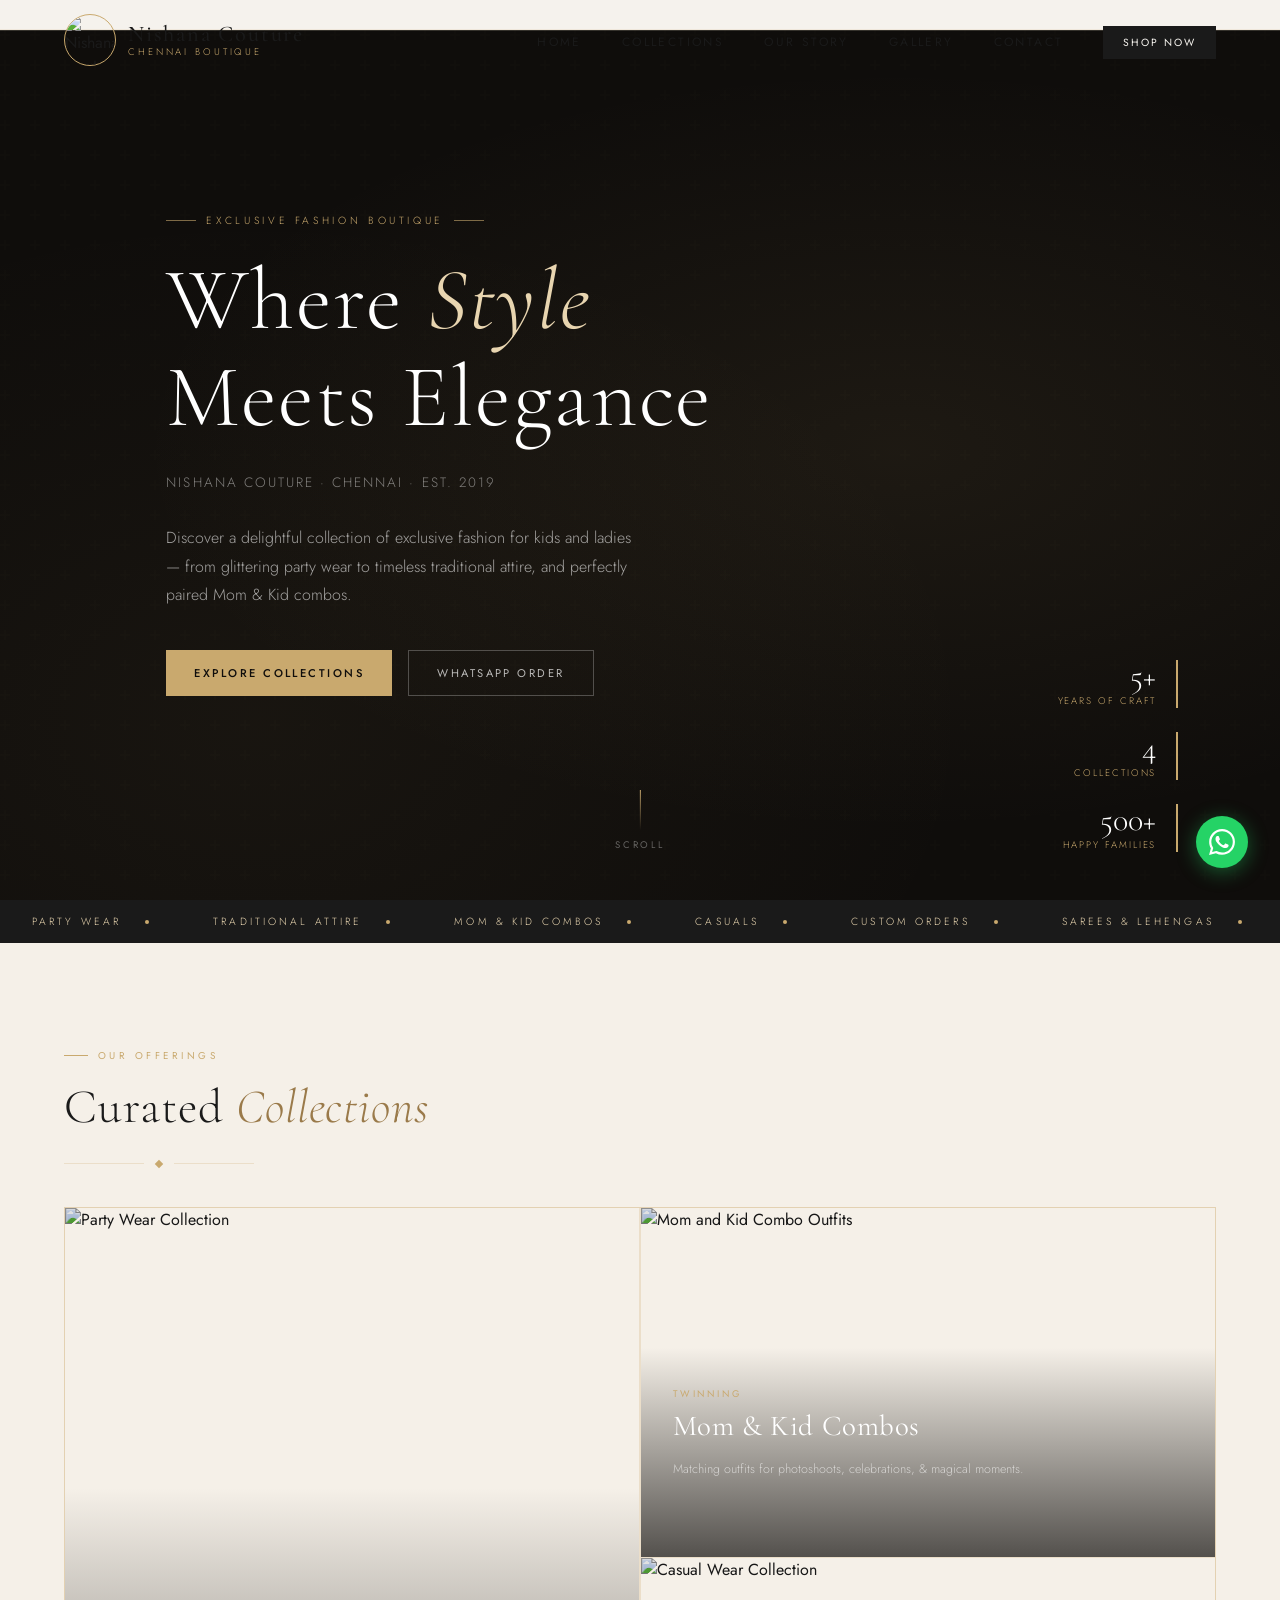
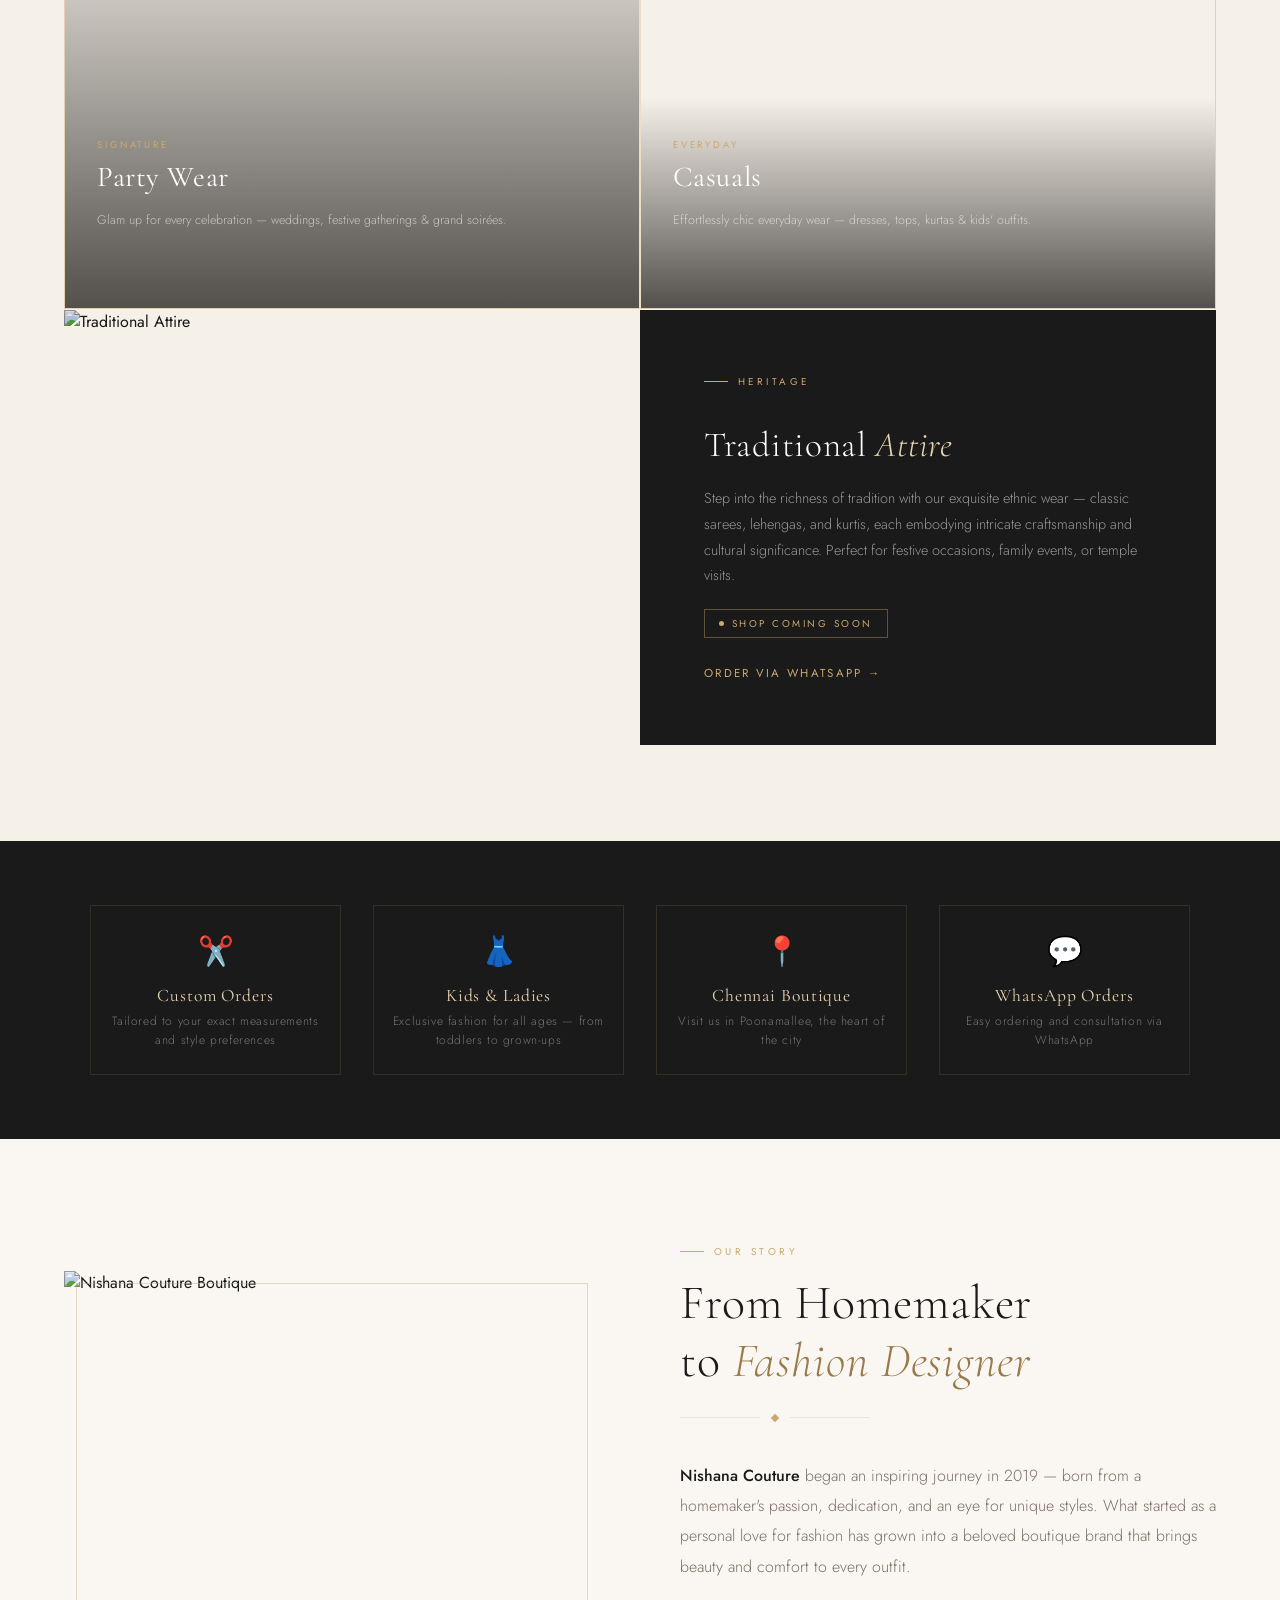
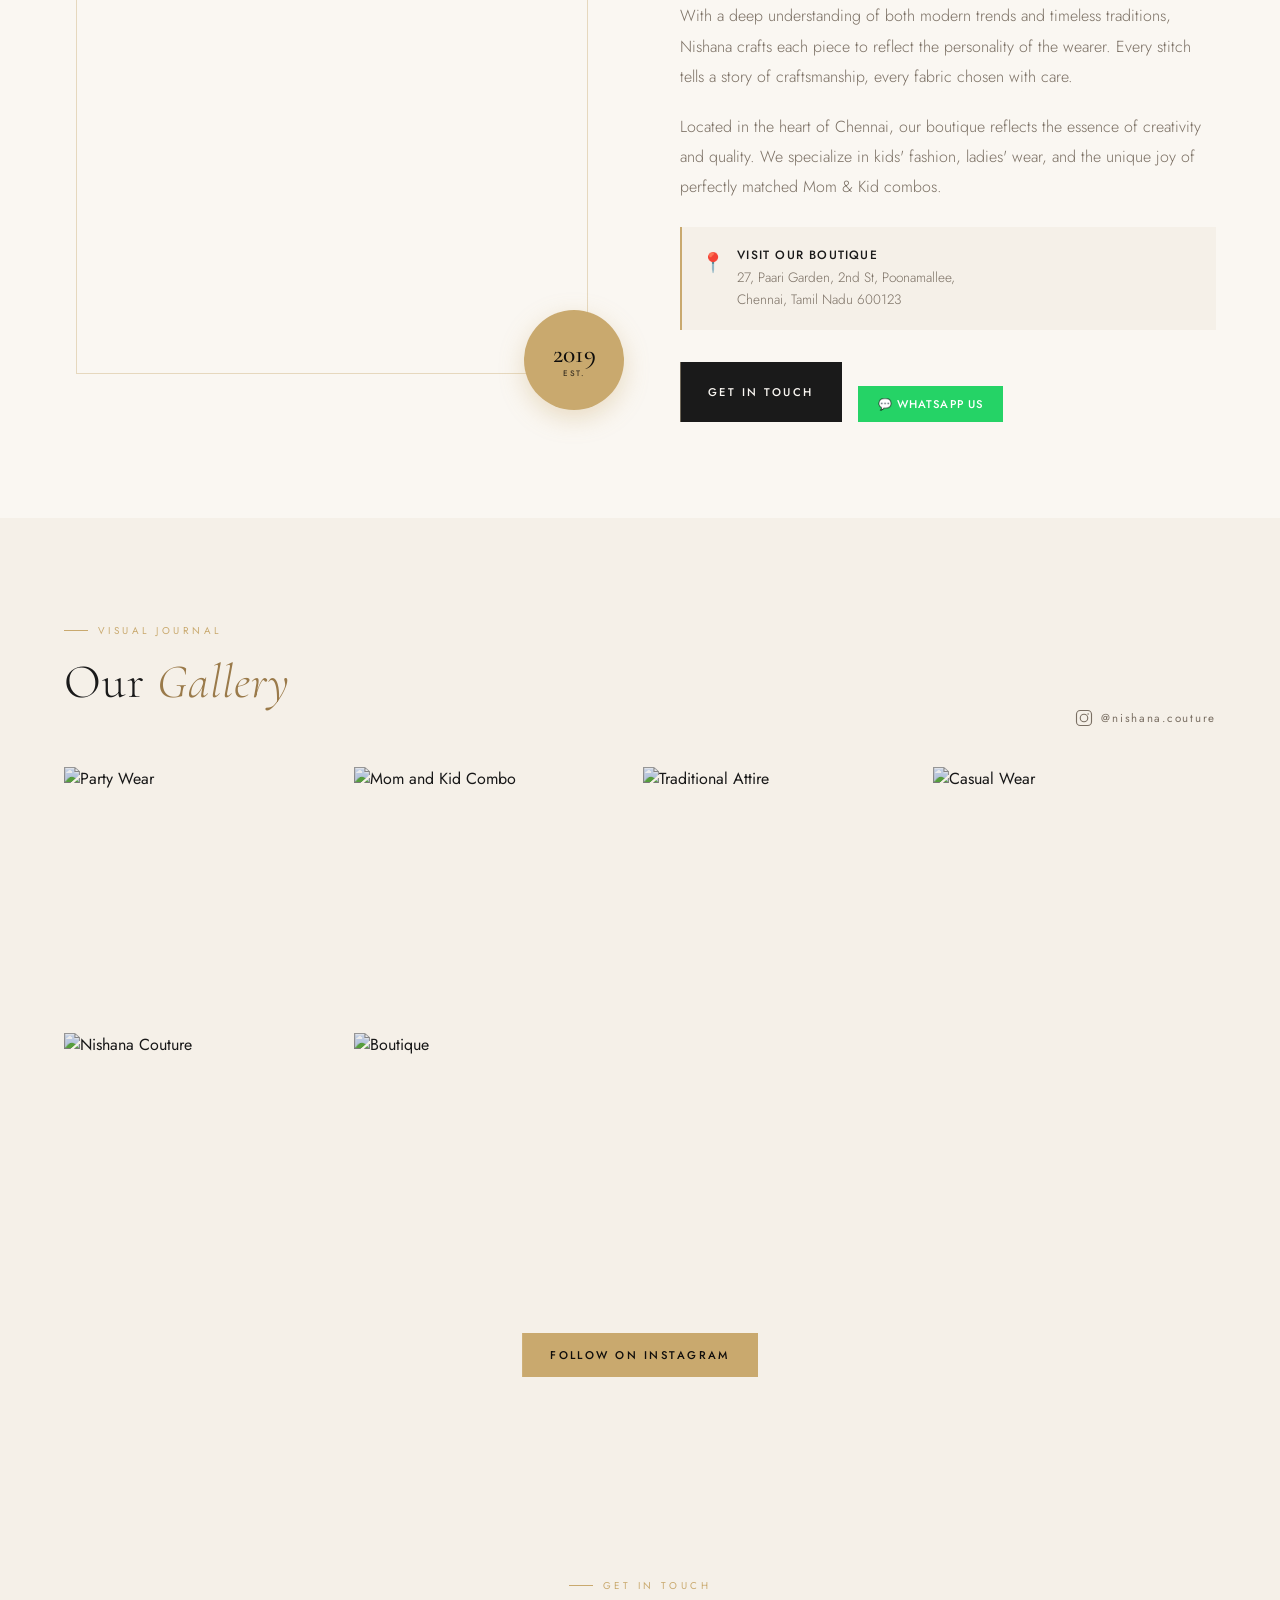
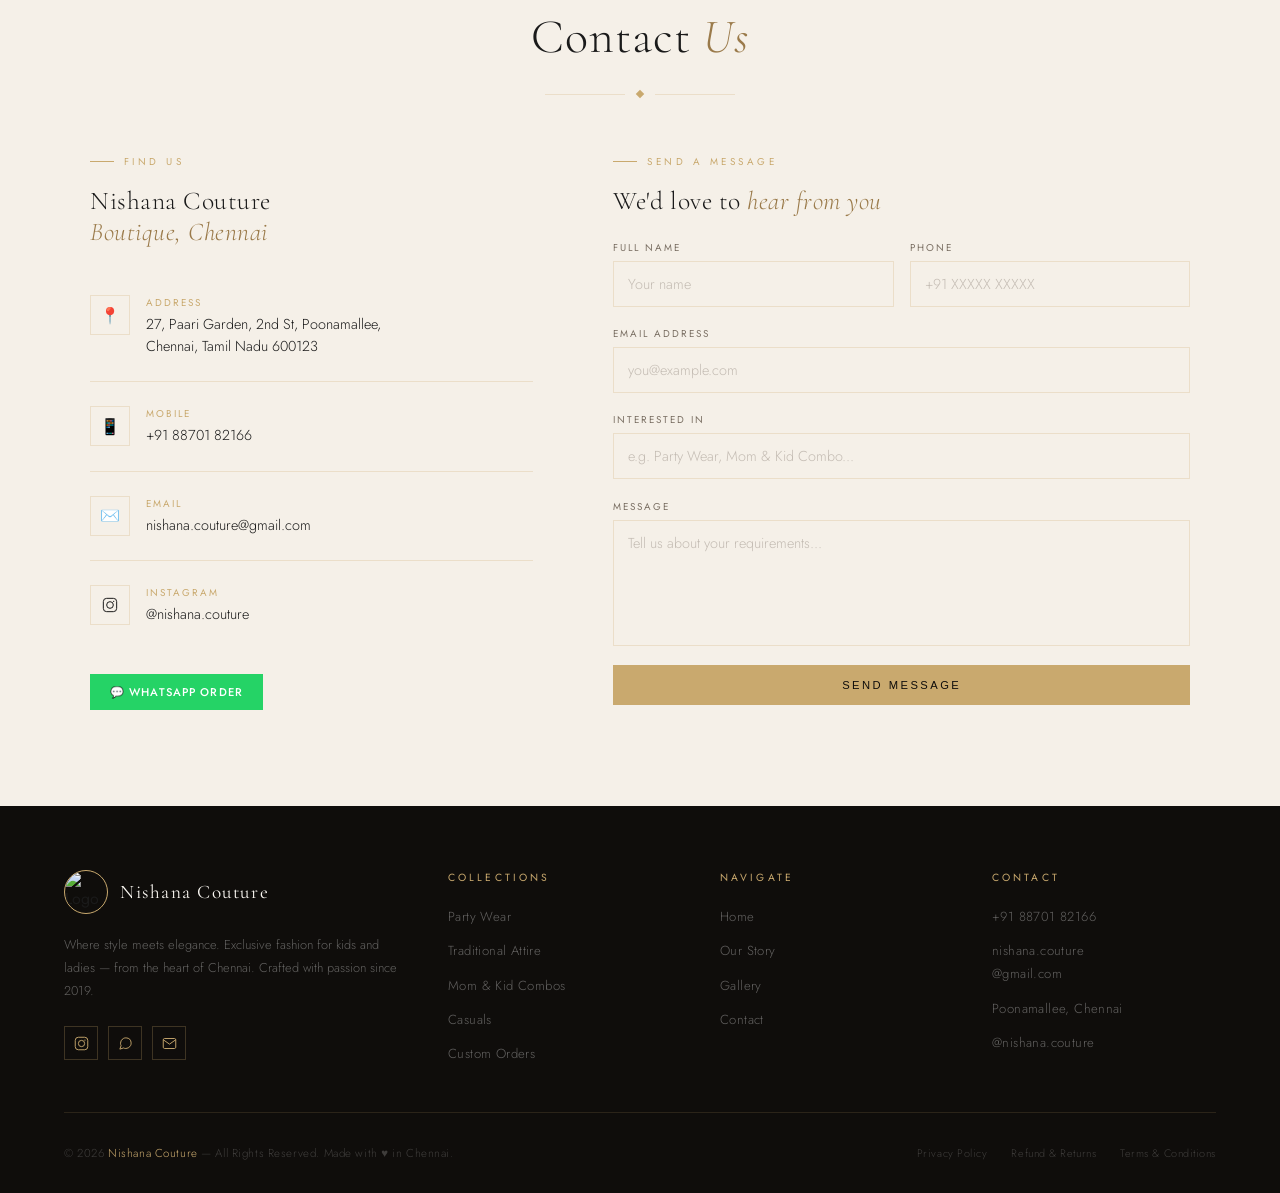
==== index.html @ 8752dcff "Add files via upload" ====
<!DOCTYPE html>
<html lang="en">
<head>
  <meta charset="UTF-8" />
  <meta name="viewport" content="width=device-width, initial-scale=1.0" />
  <title>Nishana Couture — Where Style Meets Elegance | Chennai</title>
  <meta name="description" content="Exclusive fashion for kids and ladies. Party wear, traditional attire, Mom & Kid combos, and casuals. Based in Poonamallee, Chennai." />
  <meta property="og:title" content="Nishana Couture — Where Style Meets Elegance" />
  <meta property="og:description" content="Discover exclusive fashion for kids and ladies. Party Wear, Traditional Attire, Mom & Kid Combos, and Casuals." />
  <meta property="og:image" content="https://nishanacouture.in/wp-content/uploads/2025/02/cropped-nishanacouture.jpg" />
  <link rel="icon" href="https://nishanacouture.in/wp-content/uploads/2025/02/cropped-nishanacouture-111x111.jpg" type="image/jpeg" />
  <link rel="stylesheet" href="assets/css/style.css" />
  <link rel="preconnect" href="https://fonts.googleapis.com" />
  <link rel="preconnect" href="https://fonts.gstatic.com" crossorigin />
</head>
<body>

  <!-- ══════════════════════════════════════
       NAVBAR
  ══════════════════════════════════════ -->
  <nav id="navbar">
    <a href="#hero" class="nav-logo">
      <img src="https://nishanacouture.in/wp-content/uploads/2025/02/cropped-nishanacouture-111x111.jpg"
           alt="Nishana Couture Logo" loading="lazy" />
      <div class="nav-brand">
        <span class="nav-brand-name">Nishana Couture</span>
        <span class="nav-brand-sub">Chennai Boutique</span>
      </div>
    </a>

    <ul class="nav-links">
      <li><a href="#hero">Home</a></li>
      <li><a href="#collections">Collections</a></li>
      <li><a href="#about">Our Story</a></li>
      <li><a href="#gallery">Gallery</a></li>
      <li><a href="#contact">Contact</a></li>
      <li>
        <a href="#collections" class="nav-cta" data-coming-soon>Shop Now</a>
      </li>
    </ul>

    <button class="nav-hamburger" aria-label="Toggle menu">
      <span></span><span></span><span></span>
    </button>
  </nav>

  <!-- Mobile Nav -->
  <div class="nav-mobile">
    <a href="#hero">Home</a>
    <a href="#collections">Collections</a>
    <a href="#about">Our Story</a>
    <a href="#gallery">Gallery</a>
    <a href="#contact">Contact</a>
    <a href="#collections" data-coming-soon>Shop Online</a>
  </div>

  <!-- ══════════════════════════════════════
       HERO
  ══════════════════════════════════════ -->
  <section id="hero">
    <div class="hero-bg"></div>
    <div class="hero-texture"></div>

    <div class="hero-content">
      <div class="hero-tag">Exclusive Fashion Boutique</div>

      <h1 class="hero-title">
        Where <em>Style</em><br>Meets Elegance
      </h1>

      <p class="hero-sub">Nishana Couture · Chennai · Est. 2019</p>

      <p class="hero-desc">
        Discover a delightful collection of exclusive fashion for kids and ladies —
        from glittering party wear to timeless traditional attire, and perfectly
        paired Mom &amp; Kid combos.
      </p>

      <div class="hero-actions">
        <a href="#collections" class="btn-primary">
          <span>Explore Collections</span>
        </a>
        <a href="https://wa.me/918870182166" target="_blank" rel="noopener" class="btn-ghost">
          WhatsApp Order
        </a>
      </div>
    </div>

    <div class="hero-stats">
      <div class="hero-stat">
        <div class="hero-stat-num" data-count="5" data-suffix="+">5+</div>
        <div class="hero-stat-label">Years of Craft</div>
      </div>
      <div class="hero-stat">
        <div class="hero-stat-num" data-count="4" data-suffix="">4</div>
        <div class="hero-stat-label">Collections</div>
      </div>
      <div class="hero-stat">
        <div class="hero-stat-num" data-count="500" data-suffix="+">500+</div>
        <div class="hero-stat-label">Happy Families</div>
      </div>
    </div>

    <div class="hero-scroll">
      <div class="hero-scroll-line"></div>
      <span>Scroll</span>
    </div>
  </section>

  <!-- MARQUEE STRIP -->
  <div class="marquee-strip">
    <div class="marquee-inner">
      <!-- Repeated for seamless loop -->
      <span class="marquee-item">Party Wear <span class="marquee-dot"></span></span>
      <span class="marquee-item">Traditional Attire <span class="marquee-dot"></span></span>
      <span class="marquee-item">Mom &amp; Kid Combos <span class="marquee-dot"></span></span>
      <span class="marquee-item">Casuals <span class="marquee-dot"></span></span>
      <span class="marquee-item">Custom Orders <span class="marquee-dot"></span></span>
      <span class="marquee-item">Sarees &amp; Lehengas <span class="marquee-dot"></span></span>
      <span class="marquee-item">Kids' Fashion <span class="marquee-dot"></span></span>
      <span class="marquee-item">Ladies' Wear <span class="marquee-dot"></span></span>
      <!-- Duplicate for seamless scroll -->
      <span class="marquee-item">Party Wear <span class="marquee-dot"></span></span>
      <span class="marquee-item">Traditional Attire <span class="marquee-dot"></span></span>
      <span class="marquee-item">Mom &amp; Kid Combos <span class="marquee-dot"></span></span>
      <span class="marquee-item">Casuals <span class="marquee-dot"></span></span>
      <span class="marquee-item">Custom Orders <span class="marquee-dot"></span></span>
      <span class="marquee-item">Sarees &amp; Lehengas <span class="marquee-dot"></span></span>
      <span class="marquee-item">Kids' Fashion <span class="marquee-dot"></span></span>
      <span class="marquee-item">Ladies' Wear <span class="marquee-dot"></span></span>
    </div>
  </div>

  <!-- ══════════════════════════════════════
       COLLECTIONS
  ══════════════════════════════════════ -->
  <section id="collections" class="section">
    <div class="reveal">
      <div class="section-label">Our Offerings</div>
      <h2 class="section-title">Curated <em>Collections</em></h2>
      <div class="section-divider">
        <div class="section-divider-line"></div>
        <div class="section-divider-diamond"></div>
        <div class="section-divider-line"></div>
      </div>
    </div>

    <div class="collections-grid reveal reveal-delay-1">

      <!-- Card 1 — Party Wear (large) -->
      <div class="collection-card">
        <div class="collection-img-wrap">
          <img src="https://nishanacouture.in/wp-content/uploads/2024/12/nishana-partywear.jpg"
               alt="Party Wear Collection" loading="lazy" />
        </div>
        <div class="collection-overlay">
          <div class="collection-category">Signature</div>
          <h3 class="collection-name">Party Wear</h3>
          <p style="font-size:0.78rem;color:rgba(255,255,255,0.6);margin-bottom:1rem;font-weight:300;line-height:1.6;">
            Glam up for every celebration — weddings, festive gatherings &amp; grand soirées.
          </p>
          <a href="#" class="collection-cta coming-soon-badge" data-coming-soon>Shop Coming Soon</a>
        </div>
      </div>

      <!-- Card 2 — Mom & Kid Combos -->
      <div class="collection-card">
        <div class="collection-img-wrap">
          <img src="https://nishanacouture.in/wp-content/uploads/2024/12/nishsana-mom-and-daughter-combo-dresses.jpg"
               alt="Mom and Kid Combo Outfits" loading="lazy" />
        </div>
        <div class="collection-overlay">
          <div class="collection-category">Twinning</div>
          <h3 class="collection-name">Mom &amp; Kid Combos</h3>
          <p style="font-size:0.78rem;color:rgba(255,255,255,0.6);margin-bottom:1rem;font-weight:300;line-height:1.6;">
            Matching outfits for photoshoots, celebrations, &amp; magical moments.
          </p>
          <a href="#" class="collection-cta coming-soon-badge" data-coming-soon>Shop Coming Soon</a>
        </div>
      </div>

      <!-- Card 3 — Casuals -->
      <div class="collection-card">
        <div class="collection-img-wrap">
          <img src="https://nishanacouture.in/wp-content/uploads/2024/12/casuI-home-page.jpg"
               alt="Casual Wear Collection" loading="lazy" />
        </div>
        <div class="collection-overlay">
          <div class="collection-category">Everyday</div>
          <h3 class="collection-name">Casuals</h3>
          <p style="font-size:0.78rem;color:rgba(255,255,255,0.6);margin-bottom:1rem;font-weight:300;line-height:1.6;">
            Effortlessly chic everyday wear — dresses, tops, kurtas &amp; kids' outfits.
          </p>
          <a href="#" class="collection-cta coming-soon-badge" data-coming-soon>Shop Coming Soon</a>
        </div>
      </div>

    </div>

    <!-- Traditional Attire — full-width feature card -->
    <div style="margin-top:1.5px;position:relative;overflow:hidden;cursor:pointer;" class="collection-card reveal reveal-delay-2">
      <div style="display:grid;grid-template-columns:1fr 1fr;min-height:400px;">
        <div class="collection-img-wrap" style="min-height:400px;">
          <img src="https://nishanacouture.in/wp-content/uploads/2024/12/traditionaIwear.jpg"
               alt="Traditional Attire" loading="lazy" />
        </div>
        <div style="background:var(--charcoal);display:flex;flex-direction:column;justify-content:center;padding:4rem;gap:1.2rem;">
          <div class="section-label">Heritage</div>
          <h3 style="font-family:'Cormorant Garamond',serif;font-size:2.2rem;font-weight:300;color:#fff;line-height:1.2;letter-spacing:0.02em;">
            Traditional <em style="font-style:italic;color:var(--gold-light);">Attire</em>
          </h3>
          <p style="font-size:0.9rem;line-height:1.8;color:rgba(255,255,255,0.55);font-weight:300;">
            Step into the richness of tradition with our exquisite ethnic wear — classic sarees, lehengas, and kurtis,
            each embodying intricate craftsmanship and cultural significance. Perfect for festive occasions,
            family events, or temple visits.
          </p>
          <div>
            <a href="#" class="coming-soon-badge" data-coming-soon style="display:inline-flex;">Shop Coming Soon</a>
          </div>
          <a href="https://wa.me/918870182166" target="_blank" rel="noopener"
             style="display:inline-flex;align-items:center;gap:8px;font-size:0.72rem;letter-spacing:0.2em;text-transform:uppercase;color:var(--gold);font-weight:400;margin-top:0.5rem;transition:color 0.3s;">
            Order via WhatsApp →
          </a>
        </div>
      </div>
    </div>
  </section>

  <!-- ══════════════════════════════════════
       FEATURES STRIP
  ══════════════════════════════════════ -->
  <section id="features">
    <div class="features-grid">
      <div class="feature-item reveal">
        <div class="feature-icon">✂️</div>
        <div class="feature-title">Custom Orders</div>
        <div class="feature-desc">Tailored to your exact measurements and style preferences</div>
      </div>
      <div class="feature-item reveal reveal-delay-1">
        <div class="feature-icon">👗</div>
        <div class="feature-title">Kids & Ladies</div>
        <div class="feature-desc">Exclusive fashion for all ages — from toddlers to grown-ups</div>
      </div>
      <div class="feature-item reveal reveal-delay-2">
        <div class="feature-icon">📍</div>
        <div class="feature-title">Chennai Boutique</div>
        <div class="feature-desc">Visit us in Poonamallee, the heart of the city</div>
      </div>
      <div class="feature-item reveal reveal-delay-3">
        <div class="feature-icon">💬</div>
        <div class="feature-title">WhatsApp Orders</div>
        <div class="feature-desc">Easy ordering and consultation via WhatsApp</div>
      </div>
    </div>
  </section>

  <!-- ══════════════════════════════════════
       ABOUT
  ══════════════════════════════════════ -->
  <section id="about" class="section">
    <div class="about-inner">
      <div class="about-image-wrap reveal">
        <div class="about-image-frame">
          <img src="https://nishanacouture.in/wp-content/uploads/2024/11/cropped-nishana.couture.webp"
               alt="Nishana Couture Boutique" loading="lazy" />
        </div>
        <div class="about-badge">
          <span class="about-badge-year">2019</span>
          <span class="about-badge-text">Est.</span>
        </div>
      </div>

      <div class="about-text reveal reveal-delay-2">
        <div class="section-label">Our Story</div>
        <h2 class="section-title">From Homemaker<br>to <em>Fashion Designer</em></h2>
        <div class="section-divider">
          <div class="section-divider-line"></div>
          <div class="section-divider-diamond"></div>
          <div class="section-divider-line"></div>
        </div>

        <p>
          <strong>Nishana Couture</strong> began an inspiring journey in 2019 — born from a homemaker's
          passion, dedication, and an eye for unique styles. What started as a personal love for fashion
          has grown into a beloved boutique brand that brings beauty and comfort to every outfit.
        </p>
        <p>
          With a deep understanding of both modern trends and timeless traditions, Nishana crafts each
          piece to reflect the personality of the wearer. Every stitch tells a story of craftsmanship,
          every fabric chosen with care.
        </p>
        <p>
          Located in the heart of Chennai, our boutique reflects the essence of creativity and quality.
          We specialize in kids' fashion, ladies' wear, and the unique joy of perfectly matched
          Mom &amp; Kid combos.
        </p>

        <div class="about-location">
          <div class="about-location-icon">📍</div>
          <div class="about-location-text">
            <strong>Visit Our Boutique</strong>
            27, Paari Garden, 2nd St, Poonamallee,<br>
            Chennai, Tamil Nadu 600123
          </div>
        </div>

        <div style="margin-top:2rem;display:flex;gap:1rem;flex-wrap:wrap;">
          <a href="#contact" class="btn-primary" style="background:var(--charcoal);color:var(--cream);">
            <span>Get in Touch</span>
          </a>
          <a href="https://wa.me/918870182166" target="_blank" rel="noopener" class="contact-whatsapp">
            💬 WhatsApp Us
          </a>
        </div>
      </div>
    </div>
  </section>

  <!-- ══════════════════════════════════════
       GALLERY
  ══════════════════════════════════════ -->
  <section id="gallery" class="section">
    <div class="gallery-header reveal">
      <div>
        <div class="section-label">Visual Journal</div>
        <h2 class="section-title">Our <em>Gallery</em></h2>
      </div>
      <a href="https://www.instagram.com/nishana.couture/" target="_blank" rel="noopener"
         class="gallery-insta">
        <svg width="18" height="18" viewBox="0 0 24 24" fill="none" stroke="currentColor" stroke-width="1.5">
          <rect x="2" y="2" width="20" height="20" rx="5"/><circle cx="12" cy="12" r="5"/>
          <circle cx="17.5" cy="6.5" r="1" fill="currentColor" stroke="none"/>
        </svg>
        @nishana.couture
      </a>
    </div>

    <div class="gallery-grid reveal reveal-delay-1">
      <div class="gallery-item">
        <img src="https://nishanacouture.in/wp-content/uploads/2024/12/nishana-partywear.jpg"
             alt="Party Wear" loading="lazy" />
        <div class="gallery-overlay"><div class="gallery-overlay-icon">✦</div></div>
      </div>
      <div class="gallery-item">
        <img src="https://nishanacouture.in/wp-content/uploads/2024/12/nishsana-mom-and-daughter-combo-dresses.jpg"
             alt="Mom and Kid Combo" loading="lazy" />
        <div class="gallery-overlay"><div class="gallery-overlay-icon">✦</div></div>
      </div>
      <div class="gallery-item">
        <img src="https://nishanacouture.in/wp-content/uploads/2024/12/traditionaIwear.jpg"
             alt="Traditional Attire" loading="lazy" />
        <div class="gallery-overlay"><div class="gallery-overlay-icon">✦</div></div>
      </div>
      <div class="gallery-item">
        <img src="https://nishanacouture.in/wp-content/uploads/2024/12/casuI-home-page.jpg"
             alt="Casual Wear" loading="lazy" />
        <div class="gallery-overlay"><div class="gallery-overlay-icon">✦</div></div>
      </div>
      <div class="gallery-item">
        <img src="https://nishanacouture.in/wp-content/uploads/2025/02/cropped-nishanacouture.jpg"
             alt="Nishana Couture" loading="lazy" />
        <div class="gallery-overlay"><div class="gallery-overlay-icon">✦</div></div>
      </div>
      <div class="gallery-item">
        <img src="https://nishanacouture.in/wp-content/uploads/2024/11/cropped-nishana.couture.webp"
             alt="Boutique" loading="lazy" />
        <div class="gallery-overlay"><div class="gallery-overlay-icon">✦</div></div>
      </div>
    </div>

    <div style="text-align:center;margin-top:2.5rem;" class="reveal reveal-delay-2">
      <a href="https://www.instagram.com/nishana.couture/" target="_blank" rel="noopener"
         class="btn-primary" style="display:inline-flex;">
        <span>Follow on Instagram</span>
      </a>
    </div>
  </section>

  <!-- ══════════════════════════════════════
       CONTACT
  ══════════════════════════════════════ -->
  <section id="contact" class="section" style="background:var(--ivory);">
    <div style="text-align:center;margin-bottom:3rem;" class="reveal">
      <div class="section-label" style="justify-content:center;">Get in Touch</div>
      <h2 class="section-title">Contact <em>Us</em></h2>
      <div class="section-divider" style="justify-content:center;">
        <div class="section-divider-line"></div>
        <div class="section-divider-diamond"></div>
        <div class="section-divider-line"></div>
      </div>
    </div>

    <div class="contact-inner">
      <div class="reveal">
        <div class="section-label">Find Us</div>
        <h3 style="font-family:'Cormorant Garamond',serif;font-size:1.6rem;font-weight:300;color:var(--charcoal);margin-bottom:1.5rem;letter-spacing:0.02em;">
          Nishana Couture<br><em style="font-style:italic;color:var(--gold-dark);">Boutique, Chennai</em>
        </h3>

        <div class="contact-info-item">
          <div class="contact-info-icon">📍</div>
          <div>
            <div class="contact-info-label">Address</div>
            <div class="contact-info-value">
              27, Paari Garden, 2nd St, Poonamallee,<br>Chennai, Tamil Nadu 600123
            </div>
          </div>
        </div>

        <div class="contact-info-item">
          <div class="contact-info-icon">📱</div>
          <div>
            <div class="contact-info-label">Mobile</div>
            <div class="contact-info-value">
              <a href="tel:+918870182166" style="color:var(--charcoal);transition:color 0.3s;"
                 onmouseover="this.style.color='var(--gold-dark)'" onmouseout="this.style.color='var(--charcoal)'">
                +91 88701 82166
              </a>
            </div>
          </div>
        </div>

        <div class="contact-info-item">
          <div class="contact-info-icon">✉️</div>
          <div>
            <div class="contact-info-label">Email</div>
            <div class="contact-info-value">
              <a href="mailto:nishana.couture@gmail.com" style="color:var(--charcoal);transition:color 0.3s;"
                 onmouseover="this.style.color='var(--gold-dark)'" onmouseout="this.style.color='var(--charcoal)'">
                nishana.couture@gmail.com
              </a>
            </div>
          </div>
        </div>

        <div class="contact-info-item" style="border:none;">
          <div class="contact-info-icon">
            <svg width="16" height="16" viewBox="0 0 24 24" fill="none" stroke="currentColor" stroke-width="1.5">
              <rect x="2" y="2" width="20" height="20" rx="5"/><circle cx="12" cy="12" r="5"/>
              <circle cx="17.5" cy="6.5" r="1" fill="currentColor" stroke="none"/>
            </svg>
          </div>
          <div>
            <div class="contact-info-label">Instagram</div>
            <div class="contact-info-value">
              <a href="https://www.instagram.com/nishana.couture/" target="_blank" rel="noopener"
                 style="color:var(--charcoal);transition:color 0.3s;"
                 onmouseover="this.style.color='var(--gold-dark)'" onmouseout="this.style.color='var(--charcoal)'">
                @nishana.couture
              </a>
            </div>
          </div>
        </div>

        <a href="https://wa.me/918870182166" target="_blank" rel="noopener" class="contact-whatsapp">
          💬 WhatsApp Order
        </a>
      </div>

      <div class="reveal reveal-delay-2">
        <div class="section-label">Send a Message</div>
        <h3 style="font-family:'Cormorant Garamond',serif;font-size:1.6rem;font-weight:300;color:var(--charcoal);margin-bottom:1.5rem;letter-spacing:0.02em;">
          We'd love to <em style="font-style:italic;color:var(--gold-dark);">hear from you</em>
        </h3>

        <div id="formSuccess" class="form-success">
          Thank you for reaching out! We'll get back to you within 24 hours. ✨
        </div>

        <form id="contactForm" class="contact-form" novalidate>
          <div class="form-row">
            <div class="form-group">
              <label for="name">Full Name</label>
              <input type="text" id="name" name="name" placeholder="Your name" data-required />
              <span class="form-error"></span>
            </div>
            <div class="form-group">
              <label for="phone">Phone</label>
              <input type="tel" id="phone" name="phone" placeholder="+91 XXXXX XXXXX" />
            </div>
          </div>
          <div class="form-group">
            <label for="email">Email Address</label>
            <input type="email" id="email" name="email" placeholder="you@example.com" data-required />
            <span class="form-error"></span>
          </div>
          <div class="form-group">
            <label for="interest">Interested In</label>
            <input type="text" id="interest" name="interest" placeholder="e.g. Party Wear, Mom & Kid Combo..." />
          </div>
          <div class="form-group">
            <label for="message">Message</label>
            <textarea id="message" name="message" rows="5" placeholder="Tell us about your requirements..." data-required></textarea>
            <span class="form-error"></span>
          </div>
          <button type="submit" class="btn-primary" style="border:none;cursor:pointer;width:100%;justify-content:center;">
            <span>Send Message</span>
          </button>
        </form>
      </div>
    </div>
  </section>

  <!-- ══════════════════════════════════════
       FOOTER
  ══════════════════════════════════════ -->
  <footer id="footer">
    <div class="footer-top">
      <div>
        <div class="footer-brand">
          <img src="https://nishanacouture.in/wp-content/uploads/2025/02/cropped-nishanacouture-111x111.jpg"
               alt="Logo" loading="lazy" />
          <span class="footer-brand-name">Nishana Couture</span>
        </div>
        <p class="footer-desc">
          Where style meets elegance. Exclusive fashion for kids and ladies — from the heart of Chennai.
          Crafted with passion since 2019.
        </p>
        <div class="footer-social">
          <a href="https://www.instagram.com/nishana.couture/" target="_blank" rel="noopener" aria-label="Instagram">
            <svg width="15" height="15" viewBox="0 0 24 24" fill="none" stroke="currentColor" stroke-width="1.5">
              <rect x="2" y="2" width="20" height="20" rx="5"/>
              <circle cx="12" cy="12" r="5"/>
              <circle cx="17.5" cy="6.5" r="1" fill="currentColor" stroke="none"/>
            </svg>
          </a>
          <a href="https://wa.me/918870182166" target="_blank" rel="noopener" aria-label="WhatsApp">
            <svg width="15" height="15" viewBox="0 0 24 24" fill="none" stroke="currentColor" stroke-width="1.5">
              <path d="M21 11.5a8.38 8.38 0 01-.9 3.8 8.5 8.5 0 01-7.6 4.7 8.38 8.38 0 01-3.8-.9L3 21l1.9-5.7a8.38 8.38 0 01-.9-3.8 8.5 8.5 0 014.7-7.6 8.38 8.38 0 013.8-.9h.5a8.48 8.48 0 018 8v.5z"/>
            </svg>
          </a>
          <a href="mailto:nishana.couture@gmail.com" aria-label="Email">
            <svg width="15" height="15" viewBox="0 0 24 24" fill="none" stroke="currentColor" stroke-width="1.5">
              <path d="M4 4h16c1.1 0 2 .9 2 2v12c0 1.1-.9 2-2 2H4c-1.1 0-2-.9-2-2V6c0-1.1.9-2 2-2z"/>
              <polyline points="22,6 12,13 2,6"/>
            </svg>
          </a>
        </div>
      </div>

      <div class="footer-col">
        <h4>Collections</h4>
        <ul>
          <li><a href="#" data-coming-soon>Party Wear</a></li>
          <li><a href="#" data-coming-soon>Traditional Attire</a></li>
          <li><a href="#" data-coming-soon>Mom &amp; Kid Combos</a></li>
          <li><a href="#" data-coming-soon>Casuals</a></li>
          <li><a href="https://wa.me/918870182166" target="_blank" rel="noopener">Custom Orders</a></li>
        </ul>
      </div>

      <div class="footer-col">
        <h4>Navigate</h4>
        <ul>
          <li><a href="#hero">Home</a></li>
          <li><a href="#about">Our Story</a></li>
          <li><a href="#gallery">Gallery</a></li>
          <li><a href="#contact">Contact</a></li>
        </ul>
      </div>

      <div class="footer-col">
        <h4>Contact</h4>
        <ul>
          <li><a href="tel:+918870182166">+91 88701 82166</a></li>
          <li><a href="mailto:nishana.couture@gmail.com">nishana.couture<br>@gmail.com</a></li>
          <li><a href="https://maps.google.com/?q=Poonamallee+Chennai" target="_blank" rel="noopener">Poonamallee, Chennai</a></li>
          <li><a href="https://www.instagram.com/nishana.couture/" target="_blank" rel="noopener">@nishana.couture</a></li>
        </ul>
      </div>
    </div>

    <div class="footer-bottom">
      <p class="footer-copyright">
        © 2026 <span>Nishana Couture</span> — All Rights Reserved. Made with ♥ in Chennai.
      </p>
      <div class="footer-policies">
        <a href="https://nishanacouture.in/privacy-policy/" target="_blank" rel="noopener">Privacy Policy</a>
        <a href="https://nishanacouture.in/refund_returns/" target="_blank" rel="noopener">Refund &amp; Returns</a>
        <a href="https://nishanacouture.in/terms-and-conditions/" target="_blank" rel="noopener">Terms &amp; Conditions</a>
      </div>
    </div>
  </footer>

  <!-- WhatsApp floating button -->
  <a href="https://wa.me/918870182166" target="_blank" rel="noopener"
     title="Order via WhatsApp"
     style="
       position:fixed;
       bottom:2rem;right:2rem;
       width:52px;height:52px;
       background:#25D366;
       border-radius:50%;
       display:flex;align-items:center;justify-content:center;
       box-shadow:0 4px 20px rgba(37,211,102,0.4);
       z-index:500;
       transition:transform 0.3s,box-shadow 0.3s;
     "
     onmouseover="this.style.transform='scale(1.1)';this.style.boxShadow='0 8px 28px rgba(37,211,102,0.5)'"
     onmouseout="this.style.transform='scale(1)';this.style.boxShadow='0 4px 20px rgba(37,211,102,0.4)'">
    <svg width="26" height="26" viewBox="0 0 24 24" fill="white">
      <path d="M17.472 14.382c-.297-.149-1.758-.867-2.03-.967-.273-.099-.471-.148-.67.15-.197.297-.767.966-.94 1.164-.173.199-.347.223-.644.075-.297-.15-1.255-.463-2.39-1.475-.883-.788-1.48-1.761-1.653-2.059-.173-.297-.018-.458.13-.606.134-.133.298-.347.446-.52.149-.174.198-.298.298-.497.099-.198.05-.371-.025-.52-.075-.149-.669-1.612-.916-2.207-.242-.579-.487-.5-.669-.51-.173-.008-.371-.01-.57-.01-.198 0-.52.074-.792.372-.272.297-1.04 1.016-1.04 2.479 0 1.462 1.065 2.875 1.213 3.074.149.198 2.096 3.2 5.077 4.487.709.306 1.262.489 1.694.625.712.227 1.36.195 1.871.118.571-.085 1.758-.719 2.006-1.413.248-.694.248-1.289.173-1.413-.074-.124-.272-.198-.57-.347m-5.421 7.403h-.004a9.87 9.87 0 01-5.031-1.378l-.361-.214-3.741.982.998-3.648-.235-.374a9.86 9.86 0 01-1.51-5.26c.001-5.45 4.436-9.884 9.888-9.884 2.64 0 5.122 1.03 6.988 2.898a9.825 9.825 0 012.893 6.994c-.003 5.45-4.437 9.884-9.885 9.884m8.413-18.297A11.815 11.815 0 0012.05 0C5.495 0 .16 5.335.157 11.892c0 2.096.547 4.142 1.588 5.945L.057 24l6.305-1.654a11.882 11.882 0 005.683 1.448h.005c6.554 0 11.89-5.335 11.893-11.893a11.821 11.821 0 00-3.48-8.413z"/>
    </svg>
  </a>

  <script src="assets/js/script.js"></script>
</body>
</html>
---- assets/css/style.css ----
/* ===== NISHANA COUTURE — LUXURY FASHION ===== */

@import url('https://fonts.googleapis.com/css2?family=Cormorant+Garamond:ital,wght@0,300;0,400;0,500;0,600;1,300;1,400&family=Jost:wght@200;300;400;500&display=swap');

:root {
  --gold: #c9a96e;
  --gold-light: #e8d5b0;
  --gold-dark: #9a7a4a;
  --cream: #faf7f2;
  --ivory: #f5f0e8;
  --charcoal: #1a1a1a;
  --warm-black: #0f0d0b;
  --muted: #7a6f63;
  --border: rgba(201,169,110,0.25);
  --nav-h: 80px;
  --transition: cubic-bezier(0.4, 0, 0.2, 1);
}

*, *::before, *::after { box-sizing: border-box; margin: 0; padding: 0; }

html { scroll-behavior: smooth; font-size: 16px; }

body {
  font-family: 'Jost', sans-serif;
  background: var(--cream);
  color: var(--charcoal);
  overflow-x: hidden;
}

img { display: block; max-width: 100%; }
a { text-decoration: none; color: inherit; }
ul { list-style: none; }

/* ── SCROLLBAR ── */
::-webkit-scrollbar { width: 4px; }
::-webkit-scrollbar-track { background: var(--cream); }
::-webkit-scrollbar-thumb { background: var(--gold); border-radius: 2px; }

/* ── SELECTION ── */
::selection { background: var(--gold-light); color: var(--charcoal); }

/* ========================================
   NAVBAR
======================================== */
#navbar {
  position: fixed;
  top: 0; left: 0; right: 0;
  z-index: 1000;
  height: var(--nav-h);
  display: flex;
  align-items: center;
  justify-content: space-between;
  padding: 0 5%;
  transition: background 0.4s var(--transition), box-shadow 0.4s var(--transition);
  background: transparent;
}

#navbar.scrolled {
  background: rgba(250, 247, 242, 0.96);
  backdrop-filter: blur(12px);
  box-shadow: 0 1px 0 var(--border);
}

.nav-logo {
  display: flex;
  align-items: center;
  gap: 12px;
}

.nav-logo img {
  width: 52px;
  height: 52px;
  border-radius: 50%;
  border: 1.5px solid var(--gold);
  object-fit: cover;
}

.nav-brand {
  display: flex;
  flex-direction: column;
  line-height: 1;
}

.nav-brand-name {
  font-family: 'Cormorant Garamond', serif;
  font-size: 1.4rem;
  font-weight: 500;
  letter-spacing: 0.08em;
  color: var(--charcoal);
}

.nav-brand-sub {
  font-size: 0.6rem;
  letter-spacing: 0.3em;
  text-transform: uppercase;
  color: var(--gold);
  font-weight: 300;
  margin-top: 3px;
}

.nav-links {
  display: flex;
  gap: 2.5rem;
  align-items: center;
}

.nav-links a {
  font-size: 0.75rem;
  letter-spacing: 0.2em;
  text-transform: uppercase;
  font-weight: 400;
  color: var(--charcoal);
  position: relative;
  padding-bottom: 4px;
  transition: color 0.3s;
}

.nav-links a::after {
  content: '';
  position: absolute;
  bottom: 0; left: 0;
  width: 0; height: 1px;
  background: var(--gold);
  transition: width 0.3s var(--transition);
}

.nav-links a:hover { color: var(--gold-dark); }
.nav-links a:hover::after { width: 100%; }

.nav-cta {
  background: var(--charcoal) !important;
  color: var(--cream) !important;
  padding: 9px 20px !important;
  font-size: 0.65rem !important;
  letter-spacing: 0.2em !important;
}
.nav-cta::after { display: none !important; }
.nav-cta:hover { background: var(--gold-dark) !important; color: var(--cream) !important; }

.nav-hamburger {
  display: none;
  flex-direction: column;
  gap: 5px;
  cursor: pointer;
  padding: 4px;
  background: none;
  border: none;
}

.nav-hamburger span {
  width: 24px; height: 1.5px;
  background: var(--charcoal);
  display: block;
  transition: 0.3s var(--transition);
}

.nav-hamburger.open span:nth-child(1) { transform: translateY(6.5px) rotate(45deg); }
.nav-hamburger.open span:nth-child(2) { opacity: 0; }
.nav-hamburger.open span:nth-child(3) { transform: translateY(-6.5px) rotate(-45deg); }

/* Mobile Nav */
.nav-mobile {
  position: fixed;
  top: var(--nav-h); left: 0; right: 0;
  background: rgba(250, 247, 242, 0.98);
  backdrop-filter: blur(16px);
  padding: 2rem 5%;
  display: flex;
  flex-direction: column;
  gap: 1.5rem;
  transform: translateY(-110%);
  transition: transform 0.4s var(--transition);
  z-index: 999;
  border-bottom: 1px solid var(--border);
}

.nav-mobile.open { transform: translateY(0); }

.nav-mobile a {
  font-family: 'Cormorant Garamond', serif;
  font-size: 1.8rem;
  font-weight: 300;
  font-style: italic;
  color: var(--charcoal);
  letter-spacing: 0.05em;
  border-bottom: 1px solid var(--border);
  padding-bottom: 1rem;
  transition: color 0.3s;
}

.nav-mobile a:last-child { border-bottom: none; }
.nav-mobile a:hover { color: var(--gold-dark); }

/* ========================================
   HERO
======================================== */
#hero {
  position: relative;
  min-height: 100vh;
  display: flex;
  align-items: center;
  overflow: hidden;
  background: var(--warm-black);
}

.hero-bg {
  position: absolute;
  inset: 0;
  background:
    radial-gradient(ellipse at 70% 50%, rgba(201,169,110,0.08) 0%, transparent 60%),
    radial-gradient(ellipse at 20% 80%, rgba(201,169,110,0.05) 0%, transparent 50%);
}

.hero-texture {
  position: absolute;
  inset: 0;
  background-image: url("data:image/svg+xml,%3Csvg width='60' height='60' viewBox='0 0 60 60' xmlns='http://www.w3.org/2000/svg'%3E%3Cg fill='none' fill-rule='evenodd'%3E%3Cg fill='%23c9a96e' fill-opacity='0.03'%3E%3Cpath d='M36 34v-4h-2v4h-4v2h4v4h2v-4h4v-2h-4zm0-30V0h-2v4h-4v2h4v4h2V6h4V4h-4zM6 34v-4H4v4H0v2h4v4h2v-4h4v-2H6zM6 4V0H4v4H0v2h4v4h2V6h4V4H6z'/%3E%3C/g%3E%3C/g%3E%3C/svg%3E");
  opacity: 0.4;
}

.hero-content {
  position: relative;
  z-index: 2;
  max-width: 700px;
  padding: 0 5%;
  margin-left: 8%;
  opacity: 0;
  transform: translateY(30px);
  animation: heroReveal 1.2s 0.3s var(--transition) forwards;
}

@keyframes heroReveal {
  to { opacity: 1; transform: translateY(0); }
}

.hero-tag {
  display: inline-flex;
  align-items: center;
  gap: 10px;
  font-size: 0.65rem;
  letter-spacing: 0.35em;
  text-transform: uppercase;
  color: var(--gold);
  font-weight: 300;
  margin-bottom: 1.5rem;
}

.hero-tag::before, .hero-tag::after {
  content: '';
  display: block;
  width: 30px; height: 1px;
  background: var(--gold);
  opacity: 0.6;
}

.hero-title {
  font-family: 'Cormorant Garamond', serif;
  font-size: clamp(3rem, 7vw, 5.5rem);
  font-weight: 300;
  line-height: 1.1;
  color: #fff;
  letter-spacing: 0.02em;
  margin-bottom: 0.3em;
}

.hero-title em {
  font-style: italic;
  color: var(--gold-light);
}

.hero-sub {
  font-size: 0.85rem;
  letter-spacing: 0.15em;
  text-transform: uppercase;
  color: rgba(255,255,255,0.45);
  font-weight: 300;
  margin-bottom: 2rem;
}

.hero-desc {
  font-size: 1rem;
  line-height: 1.8;
  color: rgba(255,255,255,0.6);
  font-weight: 300;
  max-width: 480px;
  margin-bottom: 2.5rem;
}

.hero-actions {
  display: flex;
  gap: 1rem;
  flex-wrap: wrap;
}

.btn-primary {
  display: inline-flex;
  align-items: center;
  gap: 8px;
  background: var(--gold);
  color: var(--warm-black);
  font-size: 0.7rem;
  letter-spacing: 0.22em;
  text-transform: uppercase;
  font-weight: 500;
  padding: 14px 28px;
  transition: all 0.3s var(--transition);
  position: relative;
  overflow: hidden;
}

.btn-primary::before {
  content: '';
  position: absolute;
  inset: 0;
  background: var(--gold-light);
  transform: translateX(-100%);
  transition: transform 0.4s var(--transition);
}

.btn-primary:hover::before { transform: translateX(0); }
.btn-primary:hover { transform: translateY(-1px); box-shadow: 0 8px 24px rgba(201,169,110,0.35); }
.btn-primary span { position: relative; z-index: 1; }

.btn-ghost {
  display: inline-flex;
  align-items: center;
  gap: 8px;
  border: 1px solid rgba(255,255,255,0.25);
  color: rgba(255,255,255,0.7);
  font-size: 0.7rem;
  letter-spacing: 0.22em;
  text-transform: uppercase;
  font-weight: 400;
  padding: 14px 28px;
  transition: all 0.3s var(--transition);
}

.btn-ghost:hover {
  border-color: var(--gold);
  color: var(--gold-light);
  transform: translateY(-1px);
}

.hero-stats {
  position: absolute;
  bottom: 3rem;
  right: 8%;
  display: flex;
  flex-direction: column;
  gap: 1.5rem;
  opacity: 0;
  animation: heroReveal 1.2s 0.8s var(--transition) forwards;
}

.hero-stat {
  text-align: right;
  border-right: 2px solid var(--gold);
  padding-right: 1.2rem;
}

.hero-stat-num {
  font-family: 'Cormorant Garamond', serif;
  font-size: 2rem;
  font-weight: 300;
  color: #fff;
  line-height: 1;
}

.hero-stat-label {
  font-size: 0.6rem;
  letter-spacing: 0.2em;
  text-transform: uppercase;
  color: var(--gold);
  font-weight: 300;
  margin-top: 2px;
}

.hero-scroll {
  position: absolute;
  bottom: 3rem;
  left: 50%;
  transform: translateX(-50%);
  display: flex;
  flex-direction: column;
  align-items: center;
  gap: 8px;
  color: rgba(255,255,255,0.35);
  font-size: 0.6rem;
  letter-spacing: 0.3em;
  text-transform: uppercase;
  animation: bounce 2s 2s ease-in-out infinite;
}

.hero-scroll-line {
  width: 1px;
  height: 40px;
  background: linear-gradient(to bottom, var(--gold), transparent);
}

@keyframes bounce {
  0%, 100% { transform: translateX(-50%) translateY(0); }
  50% { transform: translateX(-50%) translateY(6px); }
}

/* ========================================
   SECTION DEFAULTS
======================================== */
.section {
  padding: 6rem 5%;
}

.section-label {
  display: inline-flex;
  align-items: center;
  gap: 10px;
  font-size: 0.62rem;
  letter-spacing: 0.35em;
  text-transform: uppercase;
  color: var(--gold);
  font-weight: 400;
  margin-bottom: 1rem;
}

.section-label::before {
  content: '';
  width: 24px; height: 1px;
  background: var(--gold);
}

.section-title {
  font-family: 'Cormorant Garamond', serif;
  font-size: clamp(2rem, 4vw, 3rem);
  font-weight: 300;
  line-height: 1.2;
  color: var(--charcoal);
  letter-spacing: 0.02em;
  margin-bottom: 1rem;
}

.section-title em { font-style: italic; color: var(--gold-dark); }

.section-divider {
  display: flex;
  align-items: center;
  gap: 12px;
  margin: 1.5rem 0 2.5rem;
}

.section-divider-line {
  height: 1px;
  background: var(--border);
  flex: 1;
  max-width: 80px;
}

.section-divider-diamond {
  width: 6px; height: 6px;
  background: var(--gold);
  transform: rotate(45deg);
}

/* ========================================
   MARQUEE STRIP
======================================== */
.marquee-strip {
  background: var(--charcoal);
  padding: 14px 0;
  overflow: hidden;
}

.marquee-inner {
  display: flex;
  gap: 0;
  animation: marqueeScroll 20s linear infinite;
  white-space: nowrap;
}

.marquee-item {
  display: inline-flex;
  align-items: center;
  gap: 1.5rem;
  padding: 0 2rem;
  font-size: 0.65rem;
  letter-spacing: 0.3em;
  text-transform: uppercase;
  color: var(--gold-light);
  font-weight: 300;
  flex-shrink: 0;
}

.marquee-dot {
  width: 4px; height: 4px;
  background: var(--gold);
  border-radius: 50%;
}

@keyframes marqueeScroll {
  from { transform: translateX(0); }
  to { transform: translateX(-50%); }
}

/* ========================================
   COLLECTIONS
======================================== */
#collections { background: var(--ivory); }

.collections-grid {
  display: grid;
  grid-template-columns: repeat(2, 1fr);
  grid-template-rows: auto auto;
  gap: 1.5px;
  background: var(--border);
  border: 1.5px solid var(--border);
}

.collection-card {
  position: relative;
  overflow: hidden;
  cursor: pointer;
  background: var(--ivory);
}

.collection-card:first-child {
  grid-row: span 2;
}

.collection-img-wrap {
  overflow: hidden;
  height: 100%;
  min-height: 320px;
}

.collection-card:first-child .collection-img-wrap {
  min-height: 700px;
}

.collection-img-wrap img {
  width: 100%;
  height: 100%;
  object-fit: cover;
  transition: transform 0.7s var(--transition);
  filter: brightness(0.88);
}

.collection-card:hover .collection-img-wrap img {
  transform: scale(1.05);
  filter: brightness(0.75);
}

.collection-overlay {
  position: absolute;
  inset: 0;
  background: linear-gradient(to top, rgba(15,13,11,0.7) 0%, transparent 60%);
  display: flex;
  flex-direction: column;
  justify-content: flex-end;
  padding: 2rem;
  transition: background 0.4s;
}

.collection-card:hover .collection-overlay {
  background: linear-gradient(to top, rgba(15,13,11,0.85) 0%, rgba(15,13,11,0.2) 60%);
}

.collection-category {
  font-size: 0.6rem;
  letter-spacing: 0.3em;
  text-transform: uppercase;
  color: var(--gold);
  font-weight: 400;
  margin-bottom: 0.5rem;
}

.collection-name {
  font-family: 'Cormorant Garamond', serif;
  font-size: 1.8rem;
  font-weight: 400;
  color: #fff;
  letter-spacing: 0.02em;
  line-height: 1.2;
  margin-bottom: 1rem;
}

.collection-cta {
  display: inline-flex;
  align-items: center;
  gap: 8px;
  font-size: 0.65rem;
  letter-spacing: 0.2em;
  text-transform: uppercase;
  color: var(--gold-light);
  font-weight: 400;
  transform: translateY(8px);
  opacity: 0;
  transition: all 0.3s var(--transition);
}

.collection-cta::after {
  content: '→';
  transition: transform 0.3s;
}

.collection-card:hover .collection-cta {
  opacity: 1;
  transform: translateY(0);
}

.collection-card:hover .collection-cta:hover::after {
  transform: translateX(4px);
}

/* ========================================
   ABOUT
======================================== */
#about {
  background: var(--cream);
  overflow: hidden;
}

.about-inner {
  display: grid;
  grid-template-columns: 1fr 1fr;
  gap: 5rem;
  align-items: center;
  max-width: 1200px;
  margin: 0 auto;
}

.about-image-wrap {
  position: relative;
}

.about-image-frame {
  position: relative;
  overflow: hidden;
}

.about-image-frame img {
  width: 100%;
  aspect-ratio: 3/4;
  object-fit: cover;
  filter: brightness(0.95);
}

.about-image-frame::after {
  content: '';
  position: absolute;
  inset: 12px;
  border: 1px solid var(--gold);
  pointer-events: none;
  opacity: 0.4;
}

.about-badge {
  position: absolute;
  bottom: -1.5rem;
  right: -1.5rem;
  width: 100px;
  height: 100px;
  background: var(--gold);
  border-radius: 50%;
  display: flex;
  flex-direction: column;
  align-items: center;
  justify-content: center;
  box-shadow: 0 8px 24px rgba(201,169,110,0.35);
}

.about-badge-year {
  font-family: 'Cormorant Garamond', serif;
  font-size: 1.6rem;
  font-weight: 500;
  color: var(--warm-black);
  line-height: 1;
}

.about-badge-text {
  font-size: 0.5rem;
  letter-spacing: 0.2em;
  text-transform: uppercase;
  color: var(--warm-black);
  font-weight: 500;
  opacity: 0.7;
}

.about-text p {
  font-size: 1rem;
  line-height: 1.9;
  color: var(--muted);
  font-weight: 300;
  margin-bottom: 1.2rem;
}

.about-text p strong {
  color: var(--charcoal);
  font-weight: 500;
}

.about-location {
  display: flex;
  align-items: flex-start;
  gap: 12px;
  padding: 1.2rem;
  background: var(--ivory);
  border-left: 2px solid var(--gold);
  margin-top: 1.5rem;
}

.about-location-icon {
  font-size: 1.2rem;
  margin-top: 2px;
}

.about-location-text {
  font-size: 0.85rem;
  line-height: 1.6;
  color: var(--muted);
  font-weight: 300;
}

.about-location-text strong {
  display: block;
  color: var(--charcoal);
  font-weight: 500;
  font-size: 0.75rem;
  letter-spacing: 0.1em;
  text-transform: uppercase;
  margin-bottom: 2px;
}

/* ========================================
   FEATURES STRIP
======================================== */
#features {
  background: var(--charcoal);
  padding: 4rem 5%;
}

.features-grid {
  display: grid;
  grid-template-columns: repeat(4, 1fr);
  gap: 2rem;
  max-width: 1100px;
  margin: 0 auto;
}

.feature-item {
  text-align: center;
  padding: 1.5rem 1rem;
  border: 1px solid rgba(201,169,110,0.15);
  transition: border-color 0.3s;
}

.feature-item:hover { border-color: var(--gold); }

.feature-icon {
  font-size: 1.8rem;
  margin-bottom: 0.8rem;
}

.feature-title {
  font-family: 'Cormorant Garamond', serif;
  font-size: 1.1rem;
  font-weight: 400;
  color: var(--gold-light);
  letter-spacing: 0.05em;
  margin-bottom: 0.4rem;
}

.feature-desc {
  font-size: 0.75rem;
  color: rgba(255,255,255,0.4);
  font-weight: 300;
  letter-spacing: 0.05em;
  line-height: 1.6;
}

/* ========================================
   GALLERY
======================================== */
#gallery { background: var(--ivory); }

.gallery-header {
  display: flex;
  align-items: flex-end;
  justify-content: space-between;
  margin-bottom: 2.5rem;
  flex-wrap: wrap;
  gap: 1rem;
}

.gallery-insta {
  display: flex;
  align-items: center;
  gap: 8px;
  font-size: 0.72rem;
  letter-spacing: 0.15em;
  color: var(--muted);
  font-weight: 400;
  transition: color 0.3s;
}

.gallery-insta:hover { color: var(--gold-dark); }

.gallery-grid {
  display: grid;
  grid-template-columns: repeat(4, 1fr);
  grid-auto-rows: 260px;
  gap: 6px;
}

.gallery-item {
  position: relative;
  overflow: hidden;
  cursor: pointer;
}

.gallery-item:nth-child(3) {
  grid-row: span 2;
}

.gallery-item img {
  width: 100%;
  height: 100%;
  object-fit: cover;
  transition: transform 0.6s var(--transition);
  filter: brightness(0.92) saturate(0.9);
}

.gallery-overlay {
  position: absolute;
  inset: 0;
  background: rgba(15,13,11,0.5);
  display: flex;
  align-items: center;
  justify-content: center;
  opacity: 0;
  transition: opacity 0.3s;
}

.gallery-item:hover .gallery-overlay { opacity: 1; }
.gallery-item:hover img { transform: scale(1.06); filter: brightness(0.8) saturate(1.1); }

.gallery-overlay-icon {
  font-size: 1.5rem;
  color: var(--gold-light);
  transform: scale(0.8);
  transition: transform 0.3s var(--transition);
}

.gallery-item:hover .gallery-overlay-icon { transform: scale(1); }

/* ========================================
   CONTACT
======================================== */
#contact { background: var(--cream); }

.contact-inner {
  display: grid;
  grid-template-columns: 1fr 1.3fr;
  gap: 5rem;
  align-items: start;
  max-width: 1100px;
  margin: 0 auto;
}

.contact-info-item {
  display: flex;
  align-items: flex-start;
  gap: 1rem;
  padding: 1.5rem 0;
  border-bottom: 1px solid var(--border);
}

.contact-info-icon {
  width: 40px; height: 40px;
  background: var(--ivory);
  border: 1px solid var(--border);
  display: flex;
  align-items: center;
  justify-content: center;
  font-size: 1rem;
  flex-shrink: 0;
}

.contact-info-label {
  font-size: 0.62rem;
  letter-spacing: 0.2em;
  text-transform: uppercase;
  color: var(--gold);
  font-weight: 400;
  margin-bottom: 4px;
}

.contact-info-value {
  font-size: 0.9rem;
  color: var(--charcoal);
  line-height: 1.5;
  font-weight: 300;
}

.contact-whatsapp {
  display: inline-flex;
  align-items: center;
  gap: 8px;
  background: #25D366;
  color: #fff;
  font-size: 0.7rem;
  letter-spacing: 0.1em;
  text-transform: uppercase;
  font-weight: 500;
  padding: 10px 20px;
  margin-top: 1.5rem;
  transition: all 0.3s;
}

.contact-whatsapp:hover {
  background: #128C7E;
  transform: translateY(-1px);
  box-shadow: 0 6px 20px rgba(37,211,102,0.3);
}

.contact-form {
  display: flex;
  flex-direction: column;
  gap: 1.2rem;
}

.form-group {
  display: flex;
  flex-direction: column;
  gap: 6px;
}

.form-group label {
  font-size: 0.62rem;
  letter-spacing: 0.2em;
  text-transform: uppercase;
  color: var(--muted);
  font-weight: 400;
}

.form-group input,
.form-group textarea {
  width: 100%;
  background: var(--ivory);
  border: 1px solid var(--border);
  padding: 12px 14px;
  font-family: 'Jost', sans-serif;
  font-size: 0.9rem;
  font-weight: 300;
  color: var(--charcoal);
  outline: none;
  transition: border-color 0.3s;
  resize: none;
}

.form-group input:focus,
.form-group textarea:focus {
  border-color: var(--gold);
  background: #fff;
}

.form-group input::placeholder,
.form-group textarea::placeholder {
  color: rgba(122,111,99,0.4);
}

.form-row {
  display: grid;
  grid-template-columns: 1fr 1fr;
  gap: 1rem;
}

.form-error {
  font-size: 0.7rem;
  color: #c0392b;
  display: none;
}

.form-success {
  padding: 1rem;
  background: rgba(201,169,110,0.1);
  border-left: 2px solid var(--gold);
  font-size: 0.85rem;
  color: var(--gold-dark);
  display: none;
}

/* ========================================
   FOOTER
======================================== */
#footer {
  background: var(--warm-black);
  padding: 4rem 5% 2rem;
}

.footer-top {
  display: grid;
  grid-template-columns: 1.5fr 1fr 1fr 1fr;
  gap: 3rem;
  padding-bottom: 3rem;
  border-bottom: 1px solid rgba(201,169,110,0.15);
}

.footer-brand {
  display: flex;
  align-items: center;
  gap: 12px;
  margin-bottom: 1.2rem;
}

.footer-brand img {
  width: 44px; height: 44px;
  border-radius: 50%;
  border: 1px solid var(--gold);
  object-fit: cover;
}

.footer-brand-name {
  font-family: 'Cormorant Garamond', serif;
  font-size: 1.2rem;
  color: var(--cream);
  letter-spacing: 0.08em;
}

.footer-desc {
  font-size: 0.8rem;
  line-height: 1.8;
  color: rgba(255,255,255,0.35);
  font-weight: 300;
  margin-bottom: 1.5rem;
}

.footer-social {
  display: flex;
  gap: 10px;
}

.footer-social a {
  width: 34px; height: 34px;
  border: 1px solid rgba(201,169,110,0.25);
  display: flex;
  align-items: center;
  justify-content: center;
  font-size: 0.85rem;
  color: var(--gold);
  transition: all 0.3s;
}

.footer-social a:hover {
  background: var(--gold);
  color: var(--warm-black);
  border-color: var(--gold);
}

.footer-col h4 {
  font-size: 0.65rem;
  letter-spacing: 0.3em;
  text-transform: uppercase;
  color: var(--gold);
  font-weight: 400;
  margin-bottom: 1.2rem;
}

.footer-col ul {
  display: flex;
  flex-direction: column;
  gap: 0.7rem;
}

.footer-col ul li a {
  font-size: 0.82rem;
  color: rgba(255,255,255,0.35);
  font-weight: 300;
  transition: color 0.3s;
  letter-spacing: 0.03em;
}

.footer-col ul li a:hover { color: var(--gold-light); }

.footer-bottom {
  display: flex;
  align-items: center;
  justify-content: space-between;
  padding-top: 2rem;
  flex-wrap: wrap;
  gap: 1rem;
}

.footer-copyright {
  font-size: 0.72rem;
  color: rgba(255,255,255,0.2);
  font-weight: 300;
  letter-spacing: 0.05em;
}

.footer-copyright span { color: var(--gold); }

.footer-policies {
  display: flex;
  gap: 1.5rem;
}

.footer-policies a {
  font-size: 0.68rem;
  color: rgba(255,255,255,0.2);
  font-weight: 300;
  letter-spacing: 0.05em;
  transition: color 0.3s;
}

.footer-policies a:hover { color: var(--gold); }

/* ========================================
   REVEAL ANIMATIONS
======================================== */
.reveal {
  opacity: 0;
  transform: translateY(24px);
  transition: opacity 0.7s var(--transition), transform 0.7s var(--transition);
}

.reveal.visible {
  opacity: 1;
  transform: translateY(0);
}

.reveal-delay-1 { transition-delay: 0.1s; }
.reveal-delay-2 { transition-delay: 0.2s; }
.reveal-delay-3 { transition-delay: 0.3s; }
.reveal-delay-4 { transition-delay: 0.4s; }

/* ========================================
   COMING SOON BADGE
======================================== */
.coming-soon-badge {
  display: inline-flex;
  align-items: center;
  gap: 8px;
  font-size: 0.62rem;
  letter-spacing: 0.25em;
  text-transform: uppercase;
  color: var(--gold);
  border: 1px solid rgba(201,169,110,0.4);
  padding: 6px 14px;
  font-weight: 400;
  cursor: default;
}

.coming-soon-badge::before {
  content: '';
  width: 5px; height: 5px;
  background: var(--gold);
  border-radius: 50%;
  animation: pulse 1.5s ease-in-out infinite;
}

@keyframes pulse {
  0%, 100% { opacity: 1; transform: scale(1); }
  50% { opacity: 0.4; transform: scale(0.7); }
}

/* ========================================
   RESPONSIVE
======================================== */
@media (max-width: 1024px) {
  .features-grid { grid-template-columns: repeat(2, 1fr); }
  .footer-top { grid-template-columns: 1fr 1fr; }
  .about-inner { grid-template-columns: 1fr; gap: 3rem; }
  .about-image-wrap { max-width: 420px; margin: 0 auto; }
}

@media (max-width: 768px) {
  :root { --nav-h: 70px; }
  .nav-links { display: none; }
  .nav-hamburger { display: flex; }

  .hero-stats { display: none; }
  .hero-content { margin-left: 0; }

  .collections-grid {
    grid-template-columns: 1fr;
  }
  .collection-card:first-child { grid-row: auto; }
  .collection-card:first-child .collection-img-wrap { min-height: 360px; }
  .collection-img-wrap { min-height: 260px; }

  .gallery-grid {
    grid-template-columns: repeat(2, 1fr);
    grid-auto-rows: 200px;
  }
  .gallery-item:nth-child(3) { grid-row: auto; }

  .contact-inner { grid-template-columns: 1fr; gap: 2.5rem; }
  .form-row { grid-template-columns: 1fr; }

  .footer-top { grid-template-columns: 1fr 1fr; gap: 2rem; }
  .footer-bottom { flex-direction: column; align-items: flex-start; }
}

@media (max-width: 480px) {
  .section { padding: 4rem 5%; }
  .footer-top { grid-template-columns: 1fr; }
  .gallery-grid { grid-template-columns: repeat(2, 1fr); grid-auto-rows: 160px; }
  .features-grid { grid-template-columns: 1fr; }
}
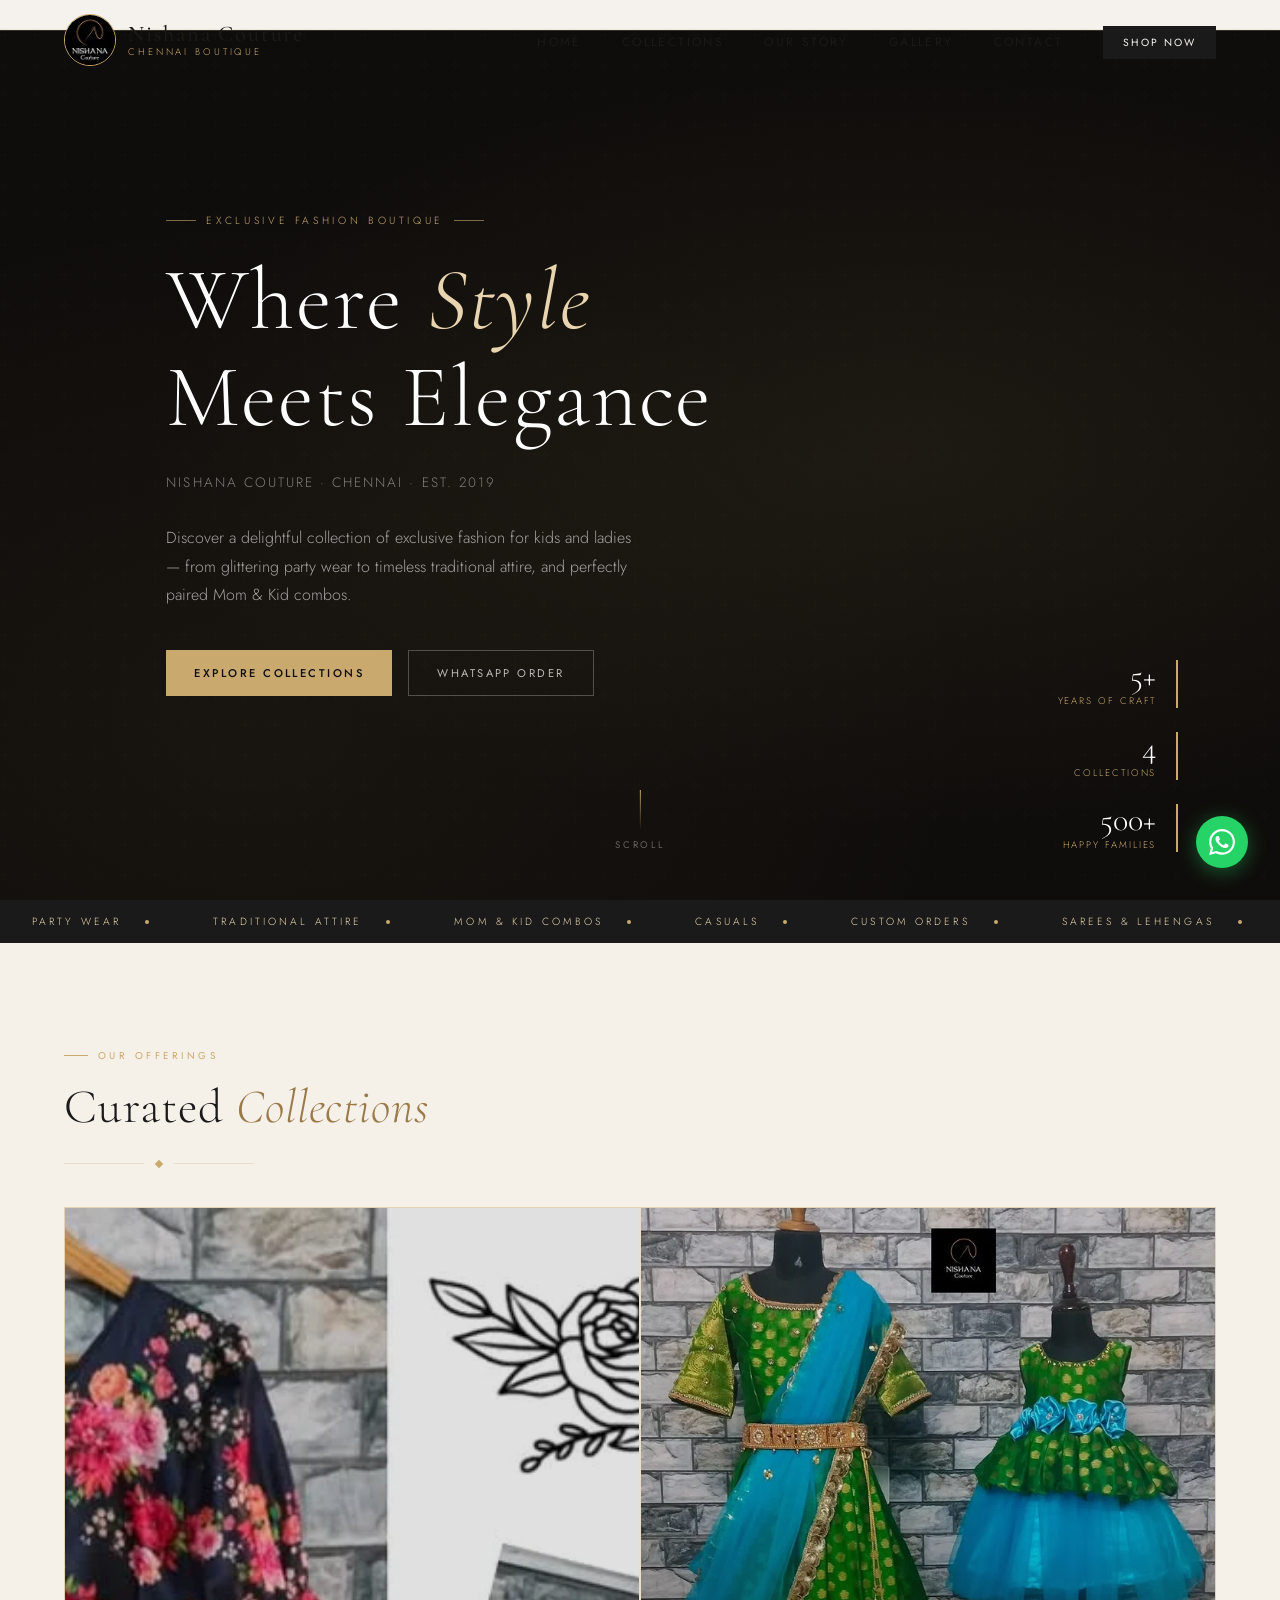
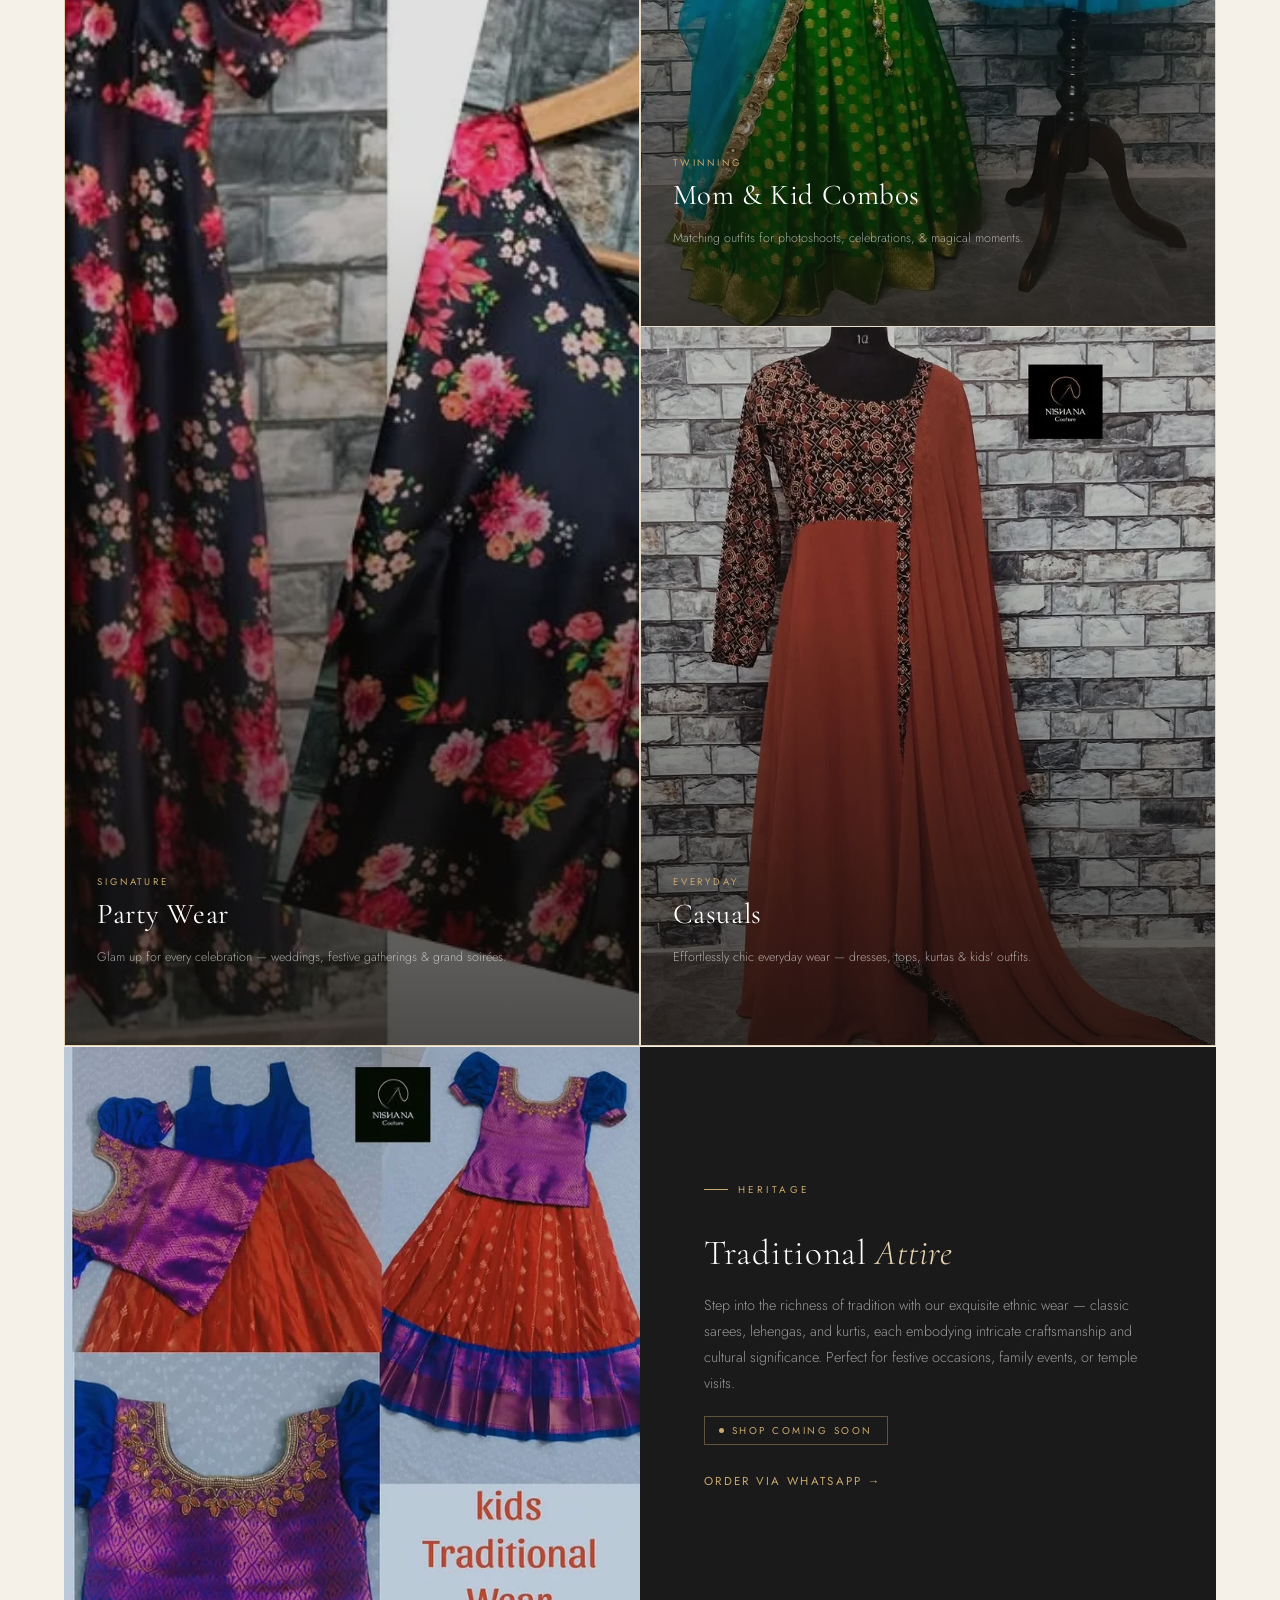
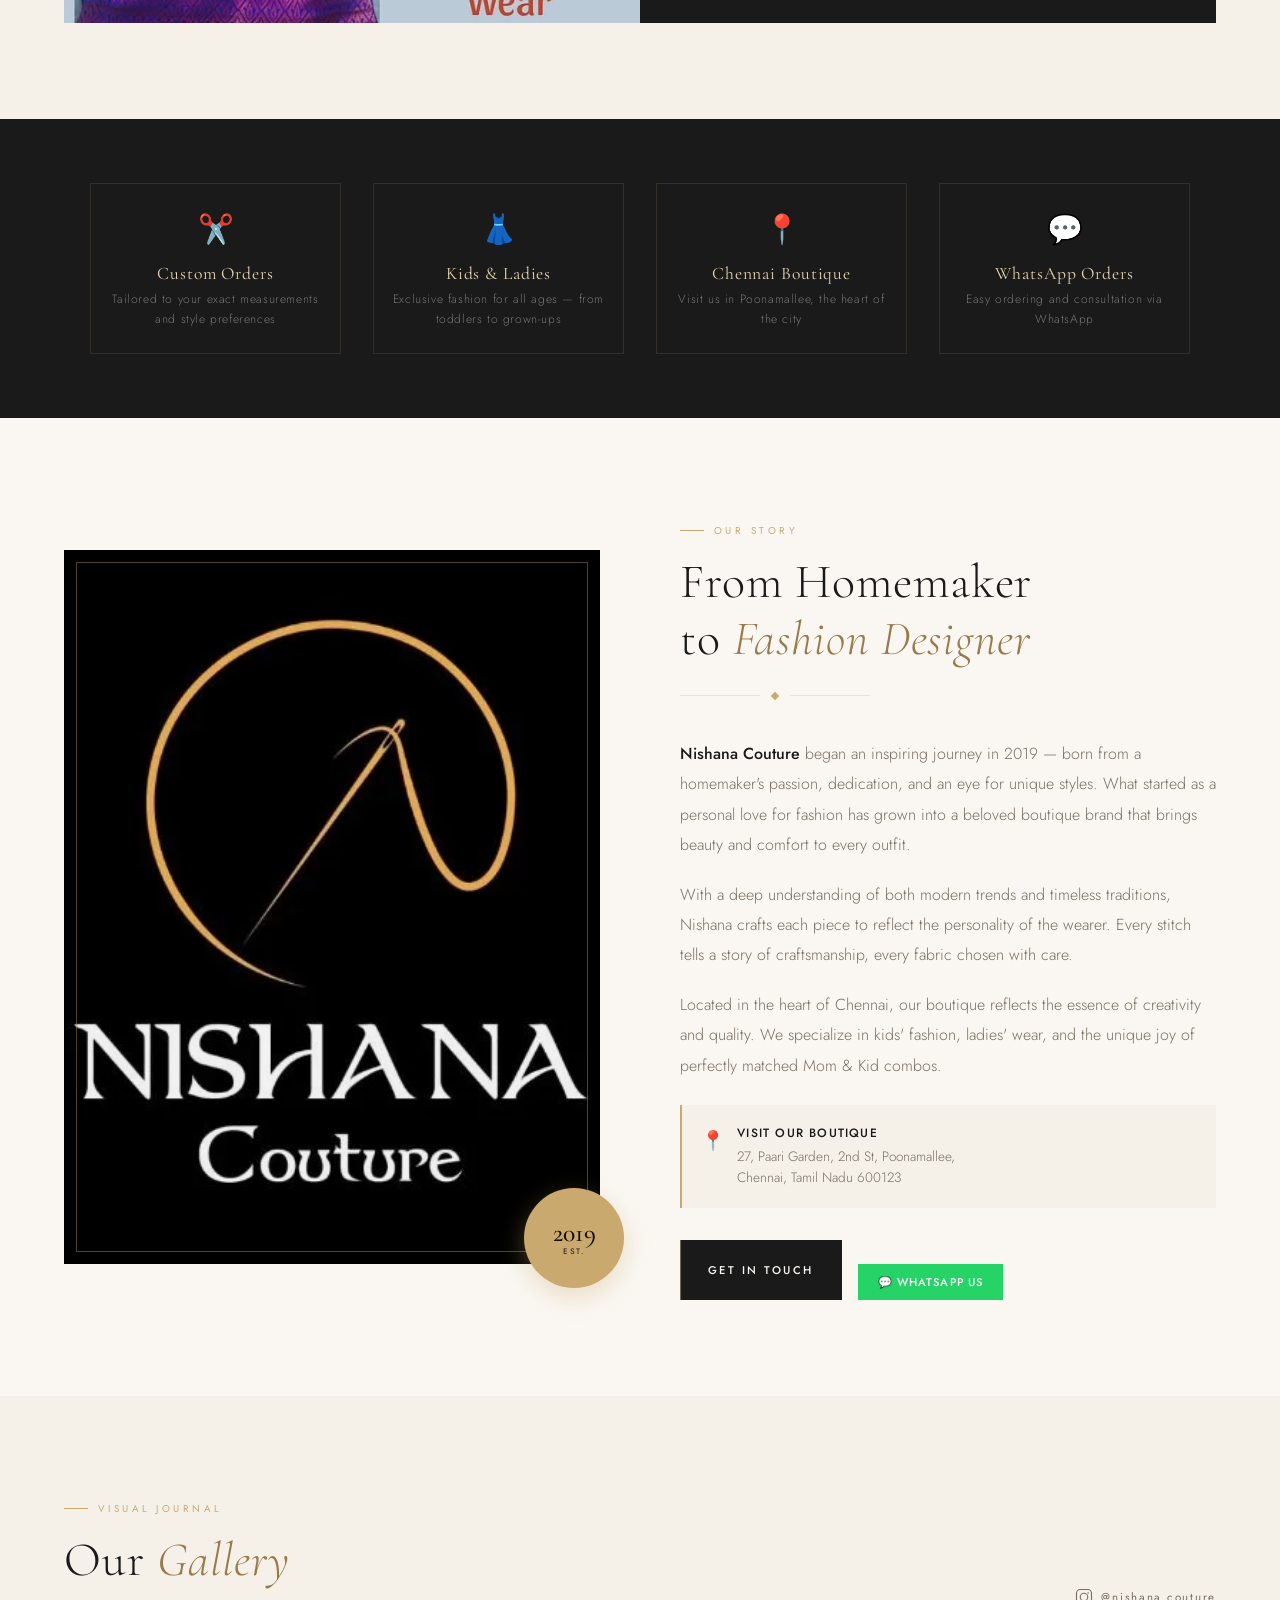
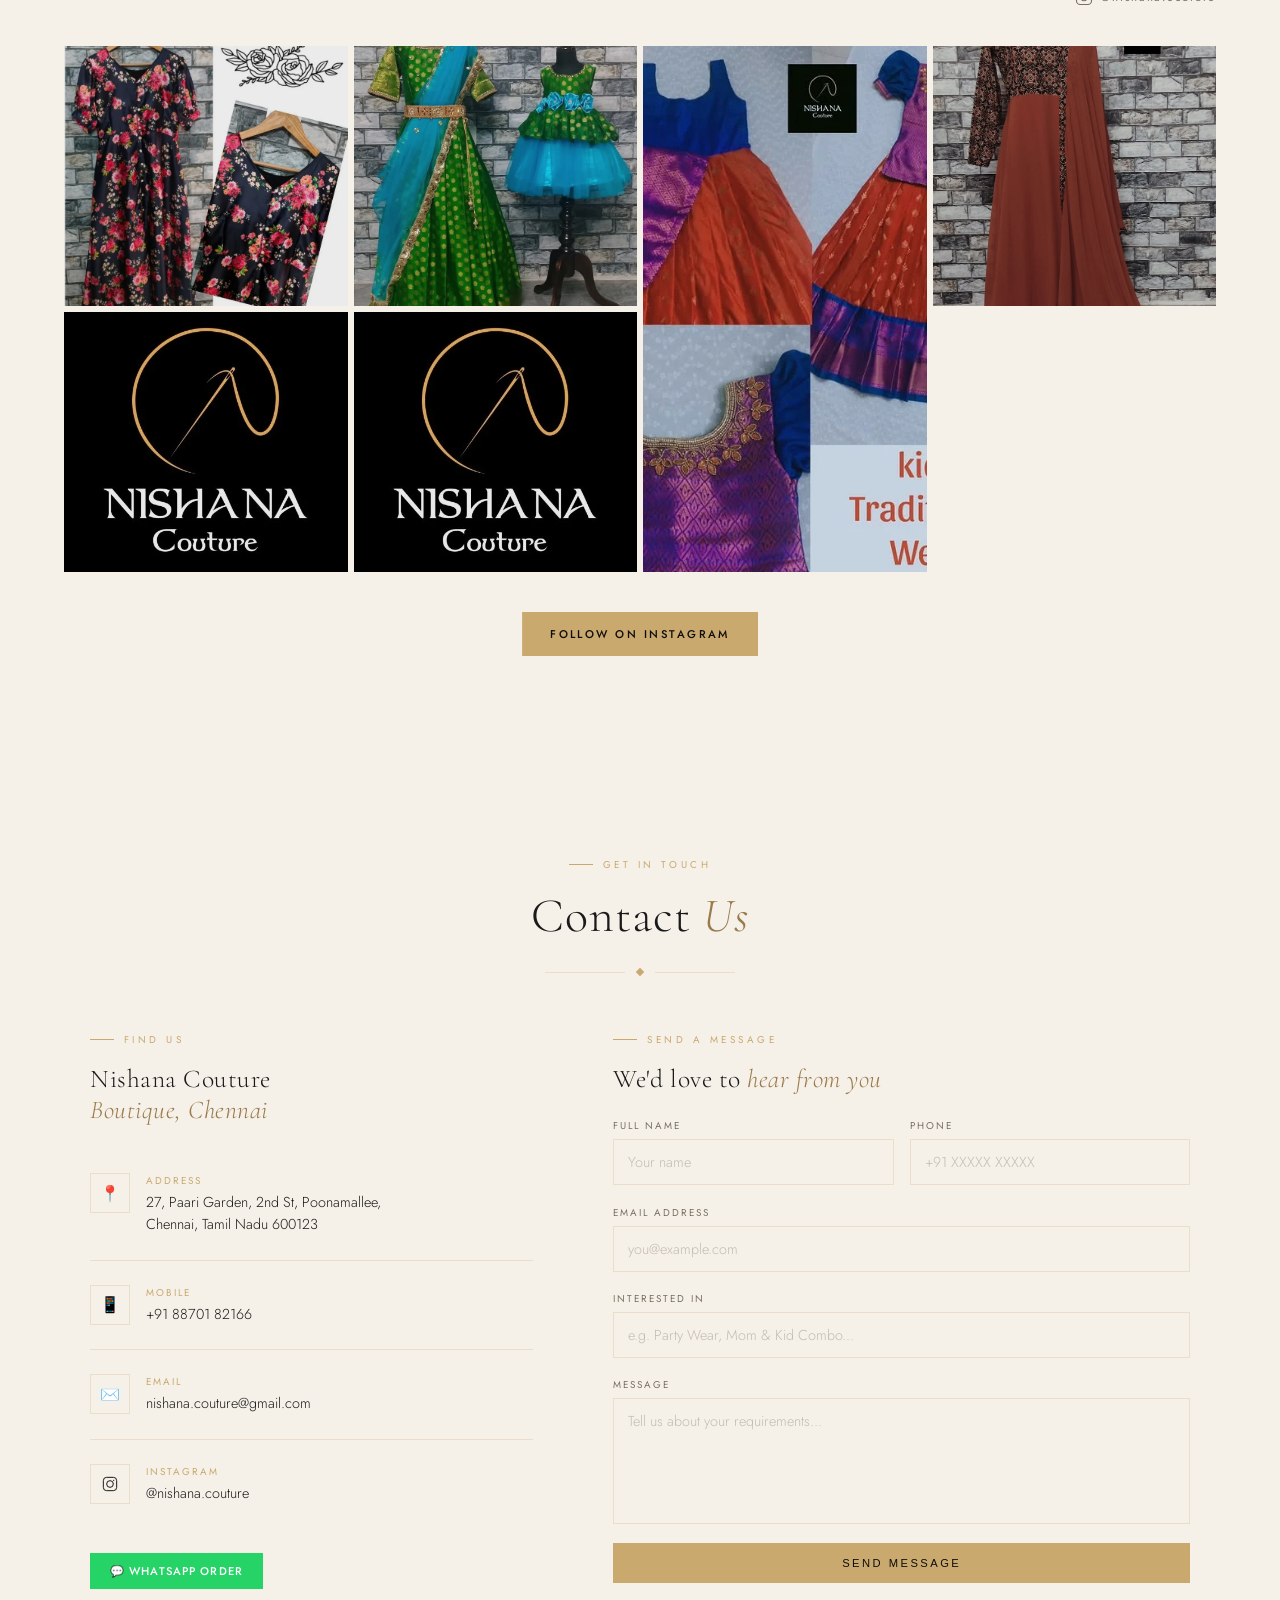
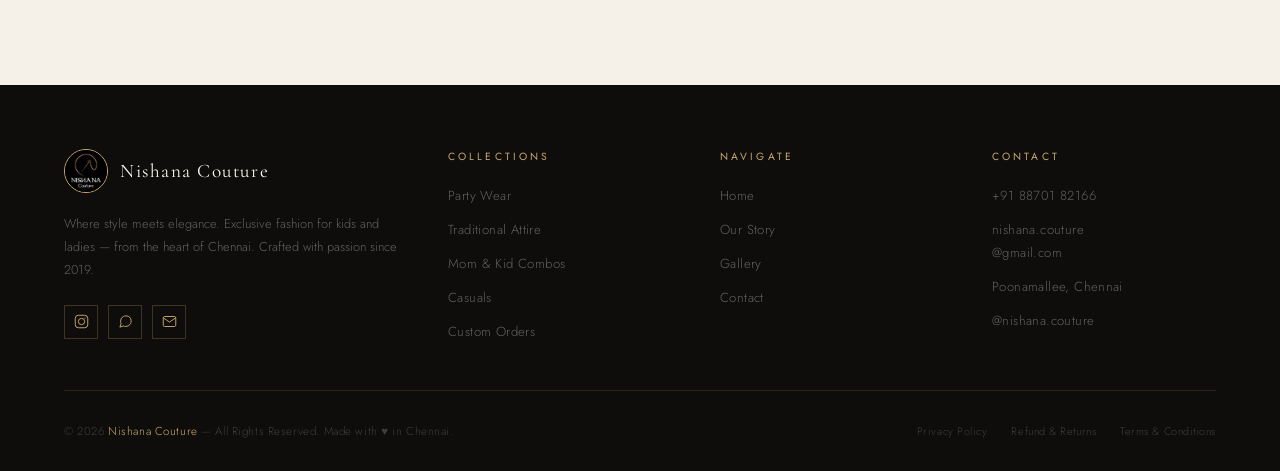
==== commit aaead67a: "Add files via upload" ====
--- a/index.html
+++ b/index.html
@@ -7,8 +7,8 @@
   <meta name="description" content="Exclusive fashion for kids and ladies. Party wear, traditional attire, Mom & Kid combos, and casuals. Based in Poonamallee, Chennai." />
   <meta property="og:title" content="Nishana Couture — Where Style Meets Elegance" />
   <meta property="og:description" content="Discover exclusive fashion for kids and ladies. Party Wear, Traditional Attire, Mom & Kid Combos, and Casuals." />
-  <meta property="og:image" content="https://nishanacouture.in/wp-content/uploads/2025/02/cropped-nishanacouture.jpg" />
-  <link rel="icon" href="https://nishanacouture.in/wp-content/uploads/2025/02/cropped-nishanacouture-111x111.jpg" type="image/jpeg" />
+  <meta property="og:image" content="assets/images/cropped-nishanacouture.jpg" />
+  <link rel="icon" href="assets/images/cropped-nishanacouture-111x111.jpg" type="image/jpeg" />
   <link rel="stylesheet" href="assets/css/style.css" />
   <link rel="preconnect" href="https://fonts.googleapis.com" />
   <link rel="preconnect" href="https://fonts.gstatic.com" crossorigin />
@@ -20,7 +20,7 @@
   ══════════════════════════════════════ -->
   <nav id="navbar">
     <a href="#hero" class="nav-logo">
-      <img src="https://nishanacouture.in/wp-content/uploads/2025/02/cropped-nishanacouture-111x111.jpg"
+      <img src="assets/images/cropped-nishanacouture-111x111.jpg"
            alt="Nishana Couture Logo" loading="lazy" />
       <div class="nav-brand">
         <span class="nav-brand-name">Nishana Couture</span>
@@ -150,7 +150,7 @@
       <!-- Card 1 — Party Wear (large) -->
       <div class="collection-card">
         <div class="collection-img-wrap">
-          <img src="https://nishanacouture.in/wp-content/uploads/2024/12/nishana-partywear.jpg"
+          <img src="assets/images/nishana-partywear.jpg"
                alt="Party Wear Collection" loading="lazy" />
         </div>
         <div class="collection-overlay">
@@ -166,7 +166,7 @@
       <!-- Card 2 — Mom & Kid Combos -->
       <div class="collection-card">
         <div class="collection-img-wrap">
-          <img src="https://nishanacouture.in/wp-content/uploads/2024/12/nishsana-mom-and-daughter-combo-dresses.jpg"
+          <img src="assets/images/nishsana-mom-and-daughter-combo-dresses.jpg"
                alt="Mom and Kid Combo Outfits" loading="lazy" />
         </div>
         <div class="collection-overlay">
@@ -182,7 +182,7 @@
       <!-- Card 3 — Casuals -->
       <div class="collection-card">
         <div class="collection-img-wrap">
-          <img src="https://nishanacouture.in/wp-content/uploads/2024/12/casuI-home-page.jpg"
+          <img src="assets/images/casuI-home-page.jpg"
                alt="Casual Wear Collection" loading="lazy" />
         </div>
         <div class="collection-overlay">
@@ -201,7 +201,7 @@
     <div style="margin-top:1.5px;position:relative;overflow:hidden;cursor:pointer;" class="collection-card reveal reveal-delay-2">
       <div style="display:grid;grid-template-columns:1fr 1fr;min-height:400px;">
         <div class="collection-img-wrap" style="min-height:400px;">
-          <img src="https://nishanacouture.in/wp-content/uploads/2024/12/traditionaIwear.jpg"
+          <img src="assets/images/traditionaIwear.jpg"
                alt="Traditional Attire" loading="lazy" />
         </div>
         <div style="background:var(--charcoal);display:flex;flex-direction:column;justify-content:center;padding:4rem;gap:1.2rem;">
@@ -261,7 +261,7 @@
     <div class="about-inner">
       <div class="about-image-wrap reveal">
         <div class="about-image-frame">
-          <img src="https://nishanacouture.in/wp-content/uploads/2024/11/cropped-nishana.couture.webp"
+          <img src="assets/images/cropped-nishanacouture.jpg"
                alt="Nishana Couture Boutique" loading="lazy" />
         </div>
         <div class="about-badge">
@@ -337,32 +337,32 @@
 
     <div class="gallery-grid reveal reveal-delay-1">
       <div class="gallery-item">
-        <img src="https://nishanacouture.in/wp-content/uploads/2024/12/nishana-partywear.jpg"
+        <img src="assets/images/nishana-partywear.jpg"
              alt="Party Wear" loading="lazy" />
         <div class="gallery-overlay"><div class="gallery-overlay-icon">✦</div></div>
       </div>
       <div class="gallery-item">
-        <img src="https://nishanacouture.in/wp-content/uploads/2024/12/nishsana-mom-and-daughter-combo-dresses.jpg"
+        <img src="assets/images/nishsana-mom-and-daughter-combo-dresses.jpg"
              alt="Mom and Kid Combo" loading="lazy" />
         <div class="gallery-overlay"><div class="gallery-overlay-icon">✦</div></div>
       </div>
       <div class="gallery-item">
-        <img src="https://nishanacouture.in/wp-content/uploads/2024/12/traditionaIwear.jpg"
+        <img src="assets/images/traditionaIwear.jpg"
              alt="Traditional Attire" loading="lazy" />
         <div class="gallery-overlay"><div class="gallery-overlay-icon">✦</div></div>
       </div>
       <div class="gallery-item">
-        <img src="https://nishanacouture.in/wp-content/uploads/2024/12/casuI-home-page.jpg"
+        <img src="assets/images/casuI-home-page.jpg"
              alt="Casual Wear" loading="lazy" />
         <div class="gallery-overlay"><div class="gallery-overlay-icon">✦</div></div>
       </div>
       <div class="gallery-item">
-        <img src="https://nishanacouture.in/wp-content/uploads/2025/02/cropped-nishanacouture.jpg"
+        <img src="assets/images/cropped-nishanacouture.jpg"
              alt="Nishana Couture" loading="lazy" />
         <div class="gallery-overlay"><div class="gallery-overlay-icon">✦</div></div>
       </div>
       <div class="gallery-item">
-        <img src="https://nishanacouture.in/wp-content/uploads/2024/11/cropped-nishana.couture.webp"
+        <img src="assets/images/cropped-nishanacouture.jpg"
              alt="Boutique" loading="lazy" />
         <div class="gallery-overlay"><div class="gallery-overlay-icon">✦</div></div>
       </div>
@@ -508,7 +508,7 @@
     <div class="footer-top">
       <div>
         <div class="footer-brand">
-          <img src="https://nishanacouture.in/wp-content/uploads/2025/02/cropped-nishanacouture-111x111.jpg"
+          <img src="assets/images/cropped-nishanacouture-111x111.jpg"
                alt="Logo" loading="lazy" />
           <span class="footer-brand-name">Nishana Couture</span>
         </div>
@@ -575,9 +575,9 @@
         © 2026 <span>Nishana Couture</span> — All Rights Reserved. Made with ♥ in Chennai.
       </p>
       <div class="footer-policies">
-        <a href="https://nishanacouture.in/privacy-policy/" target="_blank" rel="noopener">Privacy Policy</a>
-        <a href="https://nishanacouture.in/refund_returns/" target="_blank" rel="noopener">Refund &amp; Returns</a>
-        <a href="https://nishanacouture.in/terms-and-conditions/" target="_blank" rel="noopener">Terms &amp; Conditions</a>
+        <a href="privacy-policy.html" >Privacy Policy</a>
+        <a href="refund-returns.html" >Refund &amp; Returns</a>
+        <a href="terms-and-conditions.html" >Terms &amp; Conditions</a>
       </div>
     </div>
   </footer>
